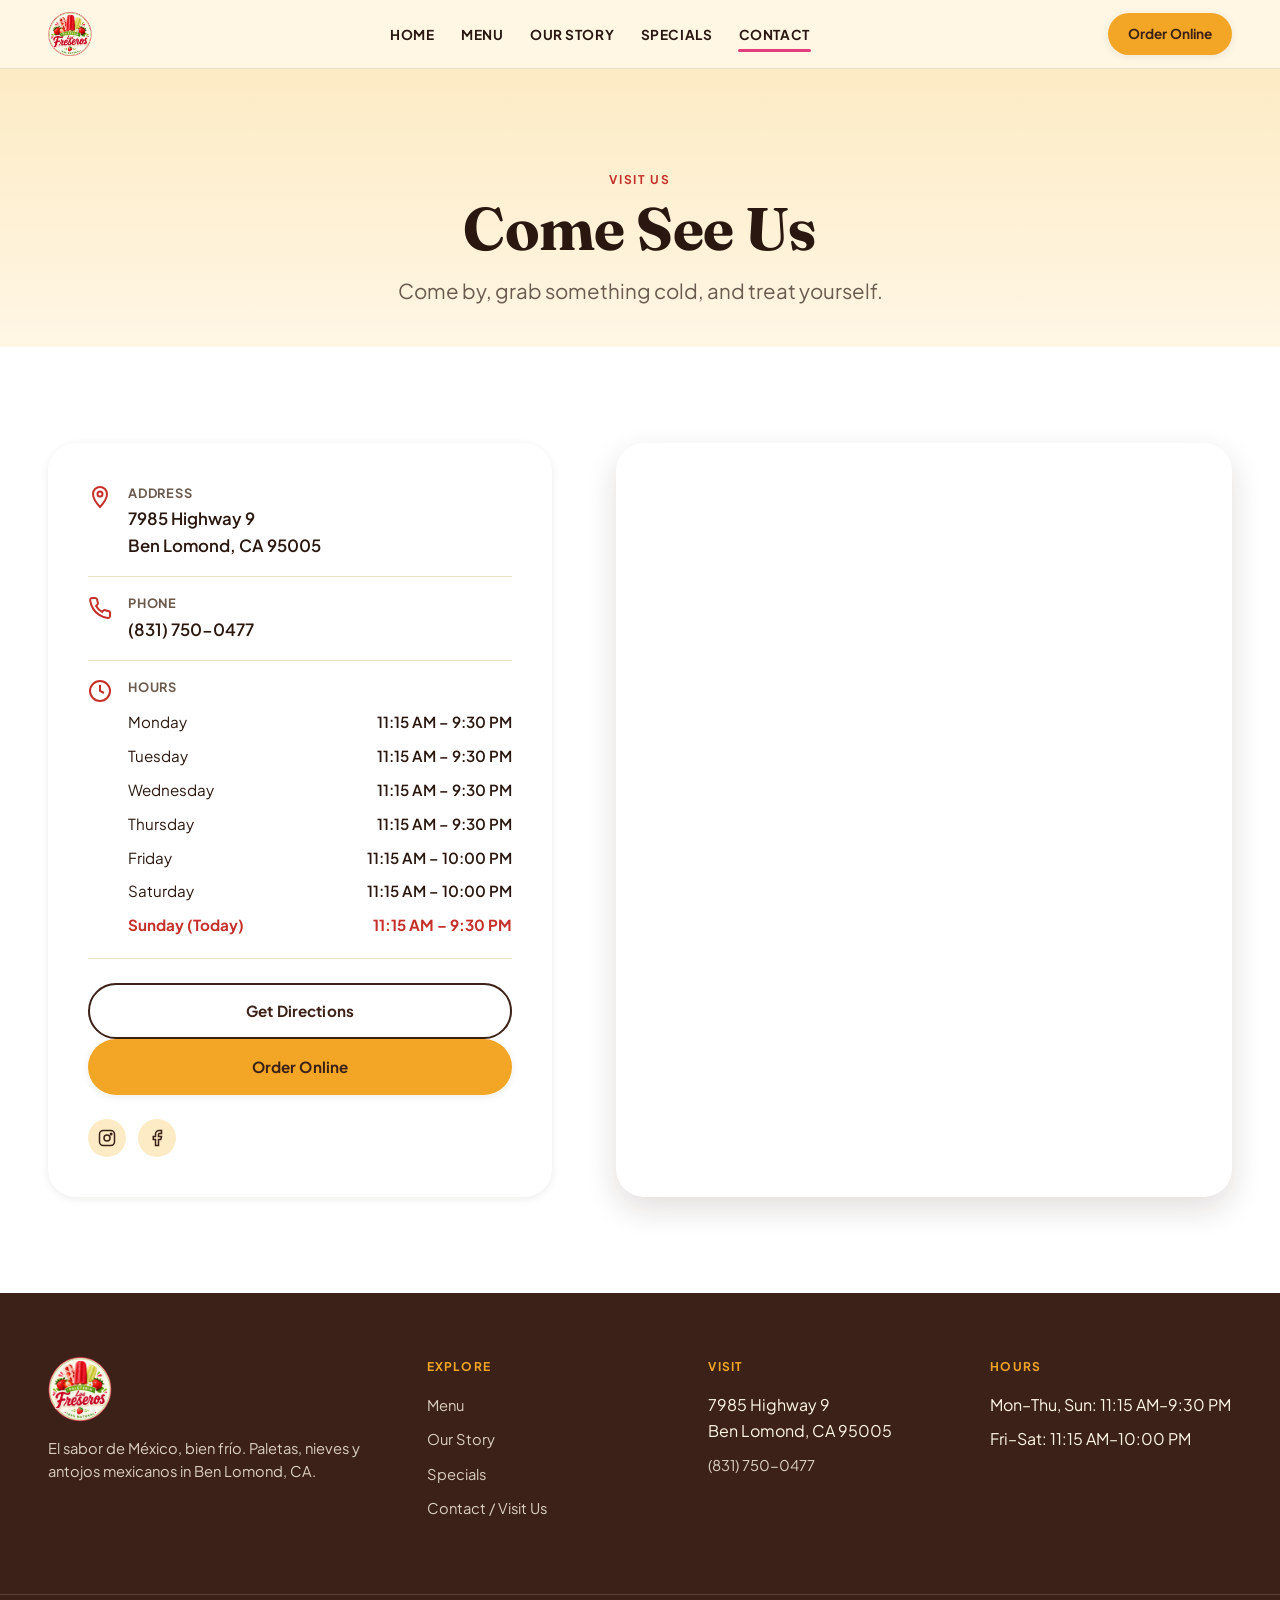
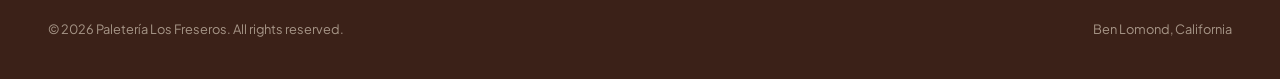
==== contact.html @ 7a728eec "Add CNAME for custom domain, point URLs to paleterialosfreseros.com" ====
<!DOCTYPE html>
<html lang="en">
<head>
<meta charset="UTF-8">
<meta name="viewport" content="width=device-width, initial-scale=1.0">
<title>Contact &amp; Visit Us | Paletería Los Freseros — Ben Lomond, CA</title>
<meta name="description" content="Visit Paletería Los Freseros at 7985 Highway 9, Ben Lomond, CA. Hours, phone, directions, and online ordering.">
<link rel="canonical" href="https://paleterialosfreseros.com/contact.html">
<link rel="icon" href="images/logo.png" type="image/png">
<link rel="apple-touch-icon" href="images/logo.png">

<link rel="preconnect" href="https://fonts.googleapis.com">
<link rel="preconnect" href="https://fonts.gstatic.com" crossorigin>
<link href="https://fonts.googleapis.com/css2?family=Fraunces:opsz,wght@9..144,600;9..144,700;9..144,900&family=Plus+Jakarta+Sans:wght@400;500;600;700;800&family=Caveat:wght@600;700&display=swap" rel="stylesheet">

<link rel="stylesheet" href="css/tokens.css">
<link rel="stylesheet" href="css/base.css">
<link rel="stylesheet" href="css/components.css">
<link rel="stylesheet" href="css/contact.css">

<script type="application/ld+json">
{
  "@context": "https://schema.org",
  "@type": "IceCreamShop",
  "name": "Paletería Los Freseros",
  "telephone": "+1-831-750-0477",
  "address": {
    "@type": "PostalAddress",
    "streetAddress": "7985 Highway 9",
    "addressLocality": "Ben Lomond",
    "addressRegion": "CA",
    "postalCode": "95005",
    "addressCountry": "US"
  },
  "openingHoursSpecification": [
    { "@type": "OpeningHoursSpecification", "dayOfWeek": ["Monday","Tuesday","Wednesday","Thursday","Sunday"], "opens": "11:15", "closes": "21:30" },
    { "@type": "OpeningHoursSpecification", "dayOfWeek": ["Friday","Saturday"], "opens": "11:15", "closes": "22:00" }
  ]
}
</script>
</head>
<body>
<a href="#main-content" class="skip-link">Skip to content</a>

<header class="site-header">
  <div class="container header-inner">
    <a href="index.html" class="brand-mark">
      <img src="images/logo.png" alt="Paletería Los Freseros" width="52" height="52">
    </a>
    <nav class="main-nav" aria-label="Primary">
      <ul class="nav-links">
        <li><a href="index.html">Home</a></li>
        <li><a href="menu.html">Menu</a></li>
        <li><a href="story.html">Our Story</a></li>
        <li><a href="specials.html">Specials</a></li>
        <li><a href="contact.html" aria-current="page">Contact</a></li>
      </ul>
    </nav>
    <div class="header-cta">
      <a class="btn btn-primary btn-sm" href="https://www.doordash.com/store/paleteria-los-freseros-ben-lomond-49023325/114671147/" target="_blank" rel="noopener">Order Online</a>
      <button class="nav-toggle" aria-label="Open menu" aria-expanded="false" aria-controls="mobile-nav">
        <svg viewBox="0 0 24 24" fill="none" stroke="currentColor" stroke-width="2.2" stroke-linecap="round"><line x1="3" y1="6" x2="21" y2="6"/><line x1="3" y1="12" x2="21" y2="12"/><line x1="3" y1="18" x2="21" y2="18"/></svg>
      </button>
    </div>
  </div>
  <nav class="mobile-nav" id="mobile-nav" aria-label="Mobile">
    <a href="index.html">Home</a>
    <a href="menu.html">Menu</a>
    <a href="story.html">Our Story</a>
    <a href="specials.html">Specials</a>
    <a href="contact.html" aria-current="page">Contact / Visit Us</a>
  </nav>
</header>

<main id="main-content">

  <section class="contact-hero">
    <div class="container">
      <p class="eyebrow" style="justify-content:center;">Visit Us</p>
      <h1 class="h1">Come See Us</h1>
      <p class="lead" style="margin-inline:auto; max-width:44ch;">Come by, grab something cold, and treat yourself.</p>
    </div>
  </section>

  <section class="section bg-white">
    <div class="container contact-layout">

      <div class="contact-card reveal">
        <div class="contact-fact">
          <svg viewBox="0 0 24 24" fill="none" stroke="currentColor" stroke-width="2"><path d="M12 22s7-7.5 7-13a7 7 0 10-14 0c0 5.5 7 13 7 13z"/><circle cx="12" cy="9" r="2.5"/></svg>
          <div>
            <strong>Address</strong>
            <a class="value" href="https://www.google.com/maps/dir/?api=1&destination=7985+Highway+9,+Ben+Lomond,+CA+95005" target="_blank" rel="noopener">7985 Highway 9<br>Ben Lomond, CA 95005</a>
          </div>
        </div>
        <div class="contact-fact">
          <svg viewBox="0 0 24 24" fill="none" stroke="currentColor" stroke-width="2"><path d="M22 16.92v3a2 2 0 01-2.18 2 19.79 19.79 0 01-8.63-3.07 19.5 19.5 0 01-6-6 19.79 19.79 0 01-3.07-8.67A2 2 0 014.11 2h3a2 2 0 012 1.72c.127.96.362 1.903.7 2.81a2 2 0 01-.45 2.11L8.09 9.91a16 16 0 006 6l1.27-1.27a2 2 0 012.11-.45c.907.338 1.85.573 2.81.7A2 2 0 0122 16.92z"/></svg>
          <div><strong>Phone</strong><a class="value" href="tel:+18317500477">(831) 750-0477</a></div>
        </div>
        <div class="contact-fact">
          <svg viewBox="0 0 24 24" fill="none" stroke="currentColor" stroke-width="2"><circle cx="12" cy="12" r="10"/><path d="M12 6v6l4 2"/></svg>
          <div style="width:100%;">
            <strong>Hours</strong>
            <table class="hours-table" id="hours-table">
              <tbody></tbody>
            </table>
          </div>
        </div>

        <div class="hero-ctas" style="margin-top:var(--space-md);">
          <a href="https://www.google.com/maps/dir/?api=1&destination=7985+Highway+9,+Ben+Lomond,+CA+95005" target="_blank" rel="noopener" class="btn btn-outline-dark btn-block">Get Directions</a>
          <a href="https://www.doordash.com/store/paleteria-los-freseros-ben-lomond-49023325/114671147/" target="_blank" rel="noopener" class="btn btn-primary btn-block">Order Online</a>
        </div>

        <div class="social-row" style="margin-top:var(--space-md);">
          <a href="#" aria-label="Instagram" style="background:var(--color-cream-deep); color:var(--color-choc);"><svg viewBox="0 0 24 24" fill="none" stroke="currentColor" stroke-width="2"><rect x="2" y="2" width="20" height="20" rx="5"/><circle cx="12" cy="12" r="4"/><circle cx="17.5" cy="6.5" r="1"/></svg></a>
          <a href="#" aria-label="Facebook" style="background:var(--color-cream-deep); color:var(--color-choc);"><svg viewBox="0 0 24 24" fill="none" stroke="currentColor" stroke-width="2"><path d="M18 2h-3a5 5 0 00-5 5v3H7v4h3v8h4v-8h3l1-4h-4V7a1 1 0 011-1h3z"/></svg></a>
        </div>
      </div>

      <div class="contact-map reveal">
        <iframe title="Map to Paletería Los Freseros" loading="lazy" src="https://www.google.com/maps?q=7985+Highway+9,+Ben+Lomond,+CA+95005&output=embed"></iframe>
      </div>

    </div>
  </section>

</main>

<div class="sticky-order-bar">
  <a href="https://www.doordash.com/store/paleteria-los-freseros-ben-lomond-49023325/114671147/" target="_blank" rel="noopener" class="btn btn-primary btn-block">Order Online</a>
</div>

<footer class="site-footer">
  <div class="container footer-grid">
    <div>
      <div class="brand-mark footer-brand-mark">
        <img src="images/logo.png" alt="Paletería Los Freseros" width="64" height="64">
      </div>
      <p style="margin-top:var(--space-sm); max-width:32ch;">El sabor de México, bien frío. Paletas, nieves y antojos mexicanos in Ben Lomond, CA.</p>
    </div>
    <div>
      <h4>Explore</h4>
      <ul class="footer-links">
        <li><a href="menu.html">Menu</a></li>
        <li><a href="story.html">Our Story</a></li>
        <li><a href="specials.html">Specials</a></li>
        <li><a href="contact.html">Contact / Visit Us</a></li>
      </ul>
    </div>
    <div>
      <h4>Visit</h4>
      <ul class="footer-links">
        <li>7985 Highway 9<br>Ben Lomond, CA 95005</li>
        <li><a href="tel:+18317500477">(831) 750-0477</a></li>
      </ul>
    </div>
    <div>
      <h4>Hours</h4>
      <ul class="footer-links">
        <li>Mon–Thu, Sun: 11:15 AM–9:30 PM</li>
        <li>Fri–Sat: 11:15 AM–10:00 PM</li>
      </ul>
    </div>
  </div>
  <div class="container footer-bottom">
    <span>&copy; 2026 Paletería Los Freseros. All rights reserved.</span>
    <span>Ben Lomond, California</span>
  </div>
</footer>

<script src="js/menu-data.js"></script>
<script src="js/main.js"></script>
<script src="js/contact.js"></script>
</body>
</html>
---- css/tokens.css ----
/* ==========================================================================
   Paletería Los Freseros — Design Tokens
   ========================================================================== */

:root {
  /* ---- Color: Brand ---- */
  --color-chili: #C6302B;
  --color-chili-dark: #9E2521;
  --color-mango: #F3A625;
  --color-mango-dark: #D98A0F;
  --color-strawberry: #E23E7E;
  --color-strawberry-dark: #C22A66;
  --color-tropical: #2E9E58;
  --color-tropical-dark: #1F7A42;
  --color-cream: #FFF6E4;
  --color-cream-deep: #FCEBC4;
  --color-choc: #3B2118;
  --color-choc-soft: #52302280;

  /* ---- Color: Neutral / UI ---- */
  --color-white: #FFFFFF;
  --color-ink: #2A1810;
  --color-ink-soft: #6B5A4E;
  --color-line: #EADFC7;

  /* ---- Semantic ---- */
  --bg-page: var(--color-cream);
  --bg-surface: var(--color-white);
  --text-body: var(--color-ink);
  --text-muted: var(--color-ink-soft);
  --focus-ring: #1F7A42;

  /* ---- Typography ---- */
  --font-display: 'Fraunces', 'Georgia', serif;
  --font-body: 'Plus Jakarta Sans', -apple-system, BlinkMacSystemFont, 'Segoe UI', sans-serif;
  --font-script: 'Caveat', cursive;

  --fs-hero: clamp(2.75rem, 7vw, 6rem);
  --fs-h1: clamp(2.25rem, 5vw, 3.75rem);
  --fs-h2: clamp(1.75rem, 3.6vw, 2.75rem);
  --fs-h3: clamp(1.25rem, 2.4vw, 1.75rem);
  --fs-lead: clamp(1.1rem, 1.6vw, 1.35rem);
  --fs-body: 1rem;
  --fs-small: 0.875rem;
  --fs-tag: 0.75rem;

  /* ---- Spacing scale ---- */
  --space-3xs: 0.25rem;
  --space-2xs: 0.5rem;
  --space-xs: 0.75rem;
  --space-sm: 1rem;
  --space-md: 1.5rem;
  --space-lg: 2.5rem;
  --space-xl: 4rem;
  --space-2xl: 6rem;
  --space-3xl: 8rem;

  /* ---- Layout ---- */
  --container-max: 1280px;
  --container-pad: clamp(1.25rem, 4vw, 3rem);
  --radius-sm: 0.5rem;
  --radius-md: 1rem;
  --radius-lg: 1.75rem;
  --radius-pill: 999px;

  /* ---- Motion ---- */
  --ease-out: cubic-bezier(0.16, 1, 0.3, 1);
  --dur-fast: 150ms;
  --dur-base: 280ms;
  --dur-slow: 520ms;

  /* ---- Shadow ---- */
  --shadow-sm: 0 2px 8px rgba(42, 24, 16, 0.08);
  --shadow-md: 0 12px 32px rgba(42, 24, 16, 0.14);
  --shadow-lg: 0 24px 64px rgba(42, 24, 16, 0.20);
}

@media (prefers-reduced-motion: reduce) {
  :root {
    --dur-fast: 0ms;
    --dur-base: 0ms;
    --dur-slow: 0ms;
  }
}
---- css/base.css ----
/* ==========================================================================
   Paletería Los Freseros — Base styles
   ========================================================================== */

*, *::before, *::after { box-sizing: border-box; }

html {
  scroll-behavior: smooth;
}
@media (prefers-reduced-motion: reduce) {
  html { scroll-behavior: auto; }
}

body {
  margin: 0;
  background: var(--bg-page);
  color: var(--text-body);
  font-family: var(--font-body);
  font-size: var(--fs-body);
  line-height: 1.6;
  -webkit-font-smoothing: antialiased;
  overflow-x: hidden;
}

img { max-width: 100%; display: block; }
svg { display: block; }

a {
  color: inherit;
  text-decoration: none;
}

button {
  font-family: inherit;
  cursor: pointer;
}

ul, ol { margin: 0; padding: 0; list-style: none; }
h1, h2, h3, h4, p { margin: 0; }

:focus-visible {
  outline: 3px solid var(--focus-ring);
  outline-offset: 3px;
  border-radius: 4px;
}

.skip-link {
  position: absolute;
  left: -9999px;
  top: 0;
  background: var(--color-choc);
  color: var(--color-cream);
  padding: var(--space-sm) var(--space-md);
  z-index: 200;
  border-radius: 0 0 var(--radius-sm) 0;
}
.skip-link:focus {
  left: 0;
}

/* ---- Typography ---- */
h1, .h1 {
  font-family: var(--font-display);
  font-weight: 700;
  font-size: var(--fs-h1);
  line-height: 1.05;
  letter-spacing: -0.01em;
}
h2, .h2 {
  font-family: var(--font-display);
  font-weight: 700;
  font-size: var(--fs-h2);
  line-height: 1.1;
  letter-spacing: -0.01em;
}
h3, .h3 {
  font-family: var(--font-display);
  font-weight: 600;
  font-size: var(--fs-h3);
  line-height: 1.25;
}
.lead {
  font-size: var(--fs-lead);
  color: var(--text-muted);
  line-height: 1.5;
}
.eyebrow {
  display: inline-flex;
  align-items: center;
  gap: 0.4em;
  font-family: var(--font-body);
  font-weight: 700;
  font-size: var(--fs-tag);
  letter-spacing: 0.14em;
  text-transform: uppercase;
  color: var(--color-chili);
}
.script {
  font-family: var(--font-script);
  font-weight: 500;
}

/* ---- Layout helpers ---- */
.container {
  max-width: var(--container-max);
  margin-inline: auto;
  padding-inline: var(--container-pad);
}

.section {
  padding-block: var(--space-2xl);
  position: relative;
}
@media (max-width: 640px) {
  .section { padding-block: var(--space-xl); }
}

.section-head {
  max-width: 640px;
  margin-bottom: var(--space-lg);
}
.section-head.center {
  margin-inline: auto;
  text-align: center;
}

.bg-cream { background: var(--color-cream); }
.bg-white { background: var(--color-white); }
.bg-choc { background: var(--color-choc); color: var(--color-cream); }
.bg-chili { background: var(--color-chili); color: var(--color-cream); }
.bg-tropical { background: var(--color-tropical); color: var(--color-cream); }

.visually-hidden {
  position: absolute;
  width: 1px; height: 1px;
  padding: 0; margin: -1px;
  overflow: hidden;
  clip: rect(0,0,0,0);
  white-space: nowrap;
  border: 0;
}

/* ---- Buttons ---- */
.btn {
  display: inline-flex;
  align-items: center;
  justify-content: center;
  gap: 0.5em;
  padding: 0.9em 1.75em;
  border-radius: var(--radius-pill);
  font-weight: 700;
  font-size: 0.95rem;
  letter-spacing: 0.01em;
  border: 2px solid transparent;
  transition: transform var(--dur-fast) var(--ease-out), box-shadow var(--dur-fast) var(--ease-out), background-color var(--dur-fast) var(--ease-out);
  white-space: nowrap;
}
.btn:hover { transform: translateY(-2px); }
.btn:active { transform: translateY(0); }

.btn-primary {
  background: var(--color-mango);
  color: var(--color-choc);
  box-shadow: var(--shadow-sm);
}
.btn-primary:hover {
  background: var(--color-mango-dark);
  box-shadow: var(--shadow-md);
}

.btn-secondary {
  background: transparent;
  color: currentColor;
  border-color: currentColor;
}
.btn-secondary:hover {
  background: rgba(0,0,0,0.06);
}
.bg-choc .btn-secondary:hover,
.bg-chili .btn-secondary:hover,
.bg-tropical .btn-secondary:hover {
  background: rgba(255,255,255,0.12);
}

.btn-outline-dark {
  background: transparent;
  color: var(--color-choc);
  border-color: var(--color-choc);
}
.btn-outline-dark:hover {
  background: var(--color-choc);
  color: var(--color-cream);
}

.btn-sm {
  padding: 0.6em 1.3em;
  font-size: 0.85rem;
}

.btn-block { width: 100%; }

/* ---- Badge ---- */
.badge {
  display: inline-flex;
  align-items: center;
  padding: 0.3em 0.85em;
  border-radius: var(--radius-pill);
  font-size: var(--fs-tag);
  font-weight: 700;
  letter-spacing: 0.04em;
  text-transform: uppercase;
  background: var(--color-strawberry);
  color: var(--color-cream);
}

/* ---- Decorative divider ---- */
.wave-divider {
  display: block;
  width: 100%;
  height: auto;
  line-height: 0;
}

/* ---- Skeleton image placeholder (until real photography is dropped in) ---- */
.ph-img {
  background: linear-gradient(135deg, var(--color-cream-deep), var(--color-mango) 140%);
  display: flex;
  align-items: center;
  justify-content: center;
  color: var(--color-choc-soft);
  font-family: var(--font-body);
  font-size: var(--fs-small);
  font-weight: 600;
  text-align: center;
  padding: var(--space-sm);
  min-height: 100%;
}
---- css/components.css ----
/* ==========================================================================
   Paletería Los Freseros — Shared components
   ========================================================================== */

/* ---- Site Header ---- */
.site-header {
  position: sticky;
  top: 0;
  z-index: 100;
  background: rgba(255, 246, 228, 0.92);
  backdrop-filter: blur(10px);
  border-bottom: 1px solid var(--color-line);
}
.header-inner {
  display: flex;
  align-items: center;
  justify-content: space-between;
  gap: var(--space-md);
  padding-block: var(--space-xs);
  flex-wrap: nowrap;
}
.header-inner > * { min-width: 0; }

.brand-mark {
  display: flex;
  align-items: center;
  gap: 0.6rem;
  font-family: var(--font-display);
  font-weight: 700;
  font-size: 1.35rem;
  color: var(--color-chili);
  flex-shrink: 0;
}
.brand-mark img, .brand-mark svg {
  height: 44px;
  width: 44px;
  object-fit: contain;
}
.footer-brand-mark img {
  height: 64px;
  width: 64px;
}
.brand-mark .brand-word small {
  display: block;
  font-family: var(--font-body);
  font-weight: 700;
  font-size: 0.6rem;
  letter-spacing: 0.16em;
  color: var(--color-tropical-dark);
  text-transform: uppercase;
}

.main-nav {
  display: flex;
  align-items: center;
  gap: var(--space-lg);
}
.nav-links {
  display: flex;
  gap: var(--space-md);
}
.nav-links a {
  font-weight: 700;
  font-size: 0.85rem;
  letter-spacing: 0.04em;
  text-transform: uppercase;
  color: var(--color-ink);
  padding: 0.5em 0.1em;
  position: relative;
}
.nav-links a::after {
  content: "";
  position: absolute;
  left: 0; right: 0; bottom: -2px;
  height: 3px;
  background: var(--color-strawberry);
  border-radius: 2px;
  transform: scaleX(0);
  transform-origin: left;
  transition: transform var(--dur-base) var(--ease-out);
}
.nav-links a:hover::after,
.nav-links a[aria-current="page"]::after {
  transform: scaleX(1);
}

.header-cta {
  display: flex;
  align-items: center;
  gap: var(--space-sm);
}

.nav-toggle {
  display: none;
  background: none;
  border: none;
  padding: 0.4rem;
  color: var(--color-choc);
}
.nav-toggle svg { width: 28px; height: 28px; }

@media (max-width: 900px) {
  .nav-links { display: none; }
  .nav-toggle { display: inline-flex; }
  .header-cta .btn-secondary-label { display: none; }
}

@media (max-width: 420px) {
  .header-cta { gap: var(--space-xs); flex-shrink: 0; }
  .header-cta .btn { padding: 0.7em 1em; font-size: 0.8rem; }
  .brand-mark img, .brand-mark svg { height: 34px; width: 34px; flex-shrink: 0; }
  .brand-mark { font-size: 0.95rem; flex-shrink: 1; min-width: 0; overflow: hidden; }
  .brand-mark .brand-word { overflow: hidden; text-overflow: ellipsis; white-space: nowrap; display: block; }
}

.mobile-nav {
  display: none;
  flex-direction: column;
  padding: var(--space-sm) 0 var(--space-md);
  border-top: 1px solid var(--color-line);
}
.mobile-nav.is-open { display: flex; }
.mobile-nav a {
  padding: 0.85rem var(--container-pad);
  font-weight: 700;
  font-size: 1rem;
  text-transform: uppercase;
  letter-spacing: 0.04em;
  border-bottom: 1px solid var(--color-line);
}
.mobile-nav a[aria-current="page"] { color: var(--color-chili); }

/* Sticky mobile order bar */
.sticky-order-bar {
  position: fixed;
  bottom: 0; left: 0; right: 0;
  z-index: 90;
  display: none;
  padding: 0.7rem var(--container-pad);
  padding-bottom: max(0.7rem, env(safe-area-inset-bottom));
  background: var(--color-cream);
  border-top: 1px solid var(--color-line);
  box-shadow: 0 -8px 24px rgba(42,24,16,0.12);
}
@media (max-width: 640px) {
  .sticky-order-bar { display: block; }
  body { padding-bottom: 4.5rem; }
}

/* ---- Footer ---- */
.site-footer {
  background: var(--color-choc);
  color: var(--color-cream);
  padding-block: var(--space-xl) var(--space-lg);
}
.footer-grid {
  display: grid;
  grid-template-columns: 1.4fr 1fr 1fr 1fr;
  gap: var(--space-lg);
}
@media (max-width: 800px) {
  .footer-grid { grid-template-columns: 1fr 1fr; }
}
@media (max-width: 480px) {
  .footer-grid { grid-template-columns: 1fr; }
}
.footer-grid h4 {
  font-family: var(--font-body);
  font-size: var(--fs-tag);
  font-weight: 700;
  letter-spacing: 0.1em;
  text-transform: uppercase;
  color: var(--color-mango);
  margin-bottom: var(--space-sm);
}
.footer-grid a, .footer-grid p {
  color: rgba(255,246,228,0.82);
  font-size: 0.92rem;
}
.footer-links li { margin-bottom: 0.55rem; }
.footer-links a:hover { color: var(--color-mango); }
.footer-bottom {
  margin-top: var(--space-xl);
  padding-top: var(--space-md);
  border-top: 1px solid rgba(255,246,228,0.15);
  display: flex;
  justify-content: space-between;
  flex-wrap: wrap;
  gap: var(--space-sm);
  font-size: 0.8rem;
  color: rgba(255,246,228,0.55);
}
.social-row {
  display: flex;
  gap: 0.75rem;
  margin-top: var(--space-sm);
}
.social-row a {
  display: inline-flex;
  align-items: center;
  justify-content: center;
  width: 38px; height: 38px;
  border-radius: 50%;
  background: rgba(255,246,228,0.1);
  transition: background var(--dur-fast) var(--ease-out);
}
.social-row a:hover { background: var(--color-strawberry); }
.social-row svg { width: 18px; height: 18px; }

/* ---- Scalloped divider (papel picado edge) ---- */
.scallop-divider {
  display: block;
  width: 100%;
  height: clamp(20px, 4vw, 36px);
  margin: 0;
  line-height: 0;
}
.scallop-divider svg {
  display: block;
  width: 100%;
  height: 100%;
}
.scallop-divider path {
  fill: var(--scallop-color, var(--color-cream));
}
.scallop-divider.flip { transform: scaleY(-1); }

/* ---- Card ---- */
.card {
  background: var(--color-white);
  border-radius: var(--radius-md);
  overflow: hidden;
  box-shadow: var(--shadow-sm);
  transition: transform var(--dur-base) var(--ease-out), box-shadow var(--dur-base) var(--ease-out);
}
.card:hover {
  transform: translateY(-6px);
  box-shadow: var(--shadow-md);
}
.card-media {
  aspect-ratio: 4/3;
  overflow: hidden;
  position: relative;
}
.card-media img {
  width: 100%; height: 100%;
  object-fit: cover;
  transition: transform var(--dur-slow) var(--ease-out);
}
.card:hover .card-media img { transform: scale(1.06); }
.card-body {
  padding: var(--space-md);
}
.card-body .price {
  font-family: var(--font-display);
  font-weight: 700;
  color: var(--color-chili);
}
.card-top-badge {
  position: absolute;
  top: 0.75rem; left: 0.75rem;
  z-index: 2;
}

/* ---- Craving finder chips ---- */
.craving-grid {
  display: grid;
  grid-template-columns: repeat(5, 1fr);
  gap: var(--space-sm);
}
@media (max-width: 900px) {
  .craving-grid { grid-template-columns: repeat(3, 1fr); }
}
@media (max-width: 560px) {
  .craving-grid {
    grid-auto-flow: column;
    grid-template-columns: none;
    grid-auto-columns: 42%;
    overflow-x: auto;
    scroll-snap-type: x mandatory;
    padding-bottom: 0.5rem;
    margin-inline: calc(var(--container-pad) * -1);
    padding-inline: var(--container-pad);
  }
  .craving-grid > * { scroll-snap-align: start; }
}
.craving-chip {
  display: flex;
  flex-direction: column;
  align-items: center;
  gap: 0.6rem;
  text-align: center;
  background: var(--color-white);
  border: 2px solid var(--color-line);
  border-radius: var(--radius-md);
  padding: var(--space-md) var(--space-sm);
  font-weight: 700;
  color: var(--color-choc);
  transition: border-color var(--dur-fast) var(--ease-out), transform var(--dur-fast) var(--ease-out), background var(--dur-fast) var(--ease-out);
}
.craving-chip .emoji { font-size: 2rem; }
.craving-chip:hover, .craving-chip.is-active {
  border-color: var(--color-strawberry);
  background: var(--color-cream-deep);
  transform: translateY(-4px);
}

/* ---- Stars ---- */
.stars {
  display: inline-flex;
  gap: 0.15rem;
  color: var(--color-mango);
}
.stars svg { width: 18px; height: 18px; }

/* ---- Review card ---- */
.review-card {
  background: var(--color-white);
  border-radius: var(--radius-md);
  padding: var(--space-lg);
  box-shadow: var(--shadow-sm);
  height: 100%;
}
.review-card p { margin-top: var(--space-sm); }
.review-card .reviewer {
  margin-top: var(--space-md);
  font-weight: 700;
  font-family: var(--font-body);
  font-size: 0.9rem;
}

/* ---- Gallery ---- */
.gallery-grid {
  display: grid;
  grid-template-columns: repeat(4, 1fr);
  grid-auto-rows: 220px;
  gap: var(--space-xs);
}
.gallery-grid .g-item:nth-child(6n+1) { grid-column: span 2; grid-row: span 2; }
@media (max-width: 900px) {
  .gallery-grid { grid-template-columns: repeat(2, 1fr); grid-auto-rows: 180px; }
}
.g-item {
  border-radius: var(--radius-sm);
  overflow: hidden;
}
.g-item img {
  width: 100%; height: 100%; object-fit: cover;
  transition: transform var(--dur-slow) var(--ease-out);
}
.g-item:hover img { transform: scale(1.08); }

/* ---- Placeholder note (dev-facing, visually subdued) ---- */
.placeholder-note {
  display: inline-block;
  margin-top: 0.5rem;
  font-size: 0.75rem;
  font-weight: 700;
  letter-spacing: 0.03em;
  color: var(--color-chili-dark);
  background: #fff1e0;
  border: 1px dashed var(--color-chili);
  border-radius: var(--radius-sm);
  padding: 0.25rem 0.6rem;
}

/* ---- Blob decoration ---- */
.blob-decor {
  position: absolute;
  pointer-events: none;
  z-index: 0;
  opacity: 0.9;
}

/* ---- Reveal on scroll ---- */
.reveal {
  opacity: 0;
  transform: translateY(24px);
  transition: opacity var(--dur-slow) var(--ease-out), transform var(--dur-slow) var(--ease-out);
}
.reveal.is-visible {
  opacity: 1;
  transform: translateY(0);
}
@media (prefers-reduced-motion: reduce) {
  .reveal { opacity: 1; transform: none; transition: none; }
}
---- css/contact.css ----
/* ==========================================================================
   Contact page specific styles
   ========================================================================== */

.contact-hero {
  padding-block: var(--space-2xl) var(--space-lg);
  text-align: center;
  background: linear-gradient(180deg, var(--color-cream-deep), var(--color-cream));
}
.contact-hero h1 { margin-block: 0.4rem var(--space-sm); }

.contact-layout {
  display: grid;
  grid-template-columns: 0.9fr 1.1fr;
  gap: var(--space-xl);
  align-items: stretch;
}
@media (max-width: 860px) {
  .contact-layout { grid-template-columns: 1fr; }
}

.contact-card {
  background: var(--color-white);
  border-radius: var(--radius-lg);
  padding: var(--space-lg);
  box-shadow: var(--shadow-sm);
}
.contact-fact {
  display: flex;
  gap: var(--space-sm);
  padding-block: var(--space-sm);
  border-bottom: 1px solid var(--color-line);
}
.contact-fact:first-of-type { padding-top: 0; }
.contact-fact:last-of-type { border-bottom: none; padding-bottom: 0; }
.contact-fact svg { flex-shrink: 0; width: 24px; height: 24px; color: var(--color-chili); margin-top: 0.15rem; }
.contact-fact strong { display: block; font-size: 0.8rem; letter-spacing: 0.06em; text-transform: uppercase; color: var(--text-muted); margin-bottom: 0.2rem; }
.contact-fact .value { font-size: 1.05rem; font-weight: 600; }
.contact-fact a.value:hover { color: var(--color-chili); }

.hours-table {
  width: 100%;
  border-collapse: collapse;
  margin-top: 0.5rem;
}
.hours-table td { padding: 0.3rem 0; font-size: 0.95rem; }
.hours-table td:last-child { text-align: right; font-weight: 600; }
.hours-table tr.is-today td { color: var(--color-chili); font-weight: 700; }

.contact-map {
  border-radius: var(--radius-lg);
  overflow: hidden;
  box-shadow: var(--shadow-md);
  min-height: 420px;
}
.contact-map iframe { width: 100%; height: 100%; min-height: 420px; border: 0; }
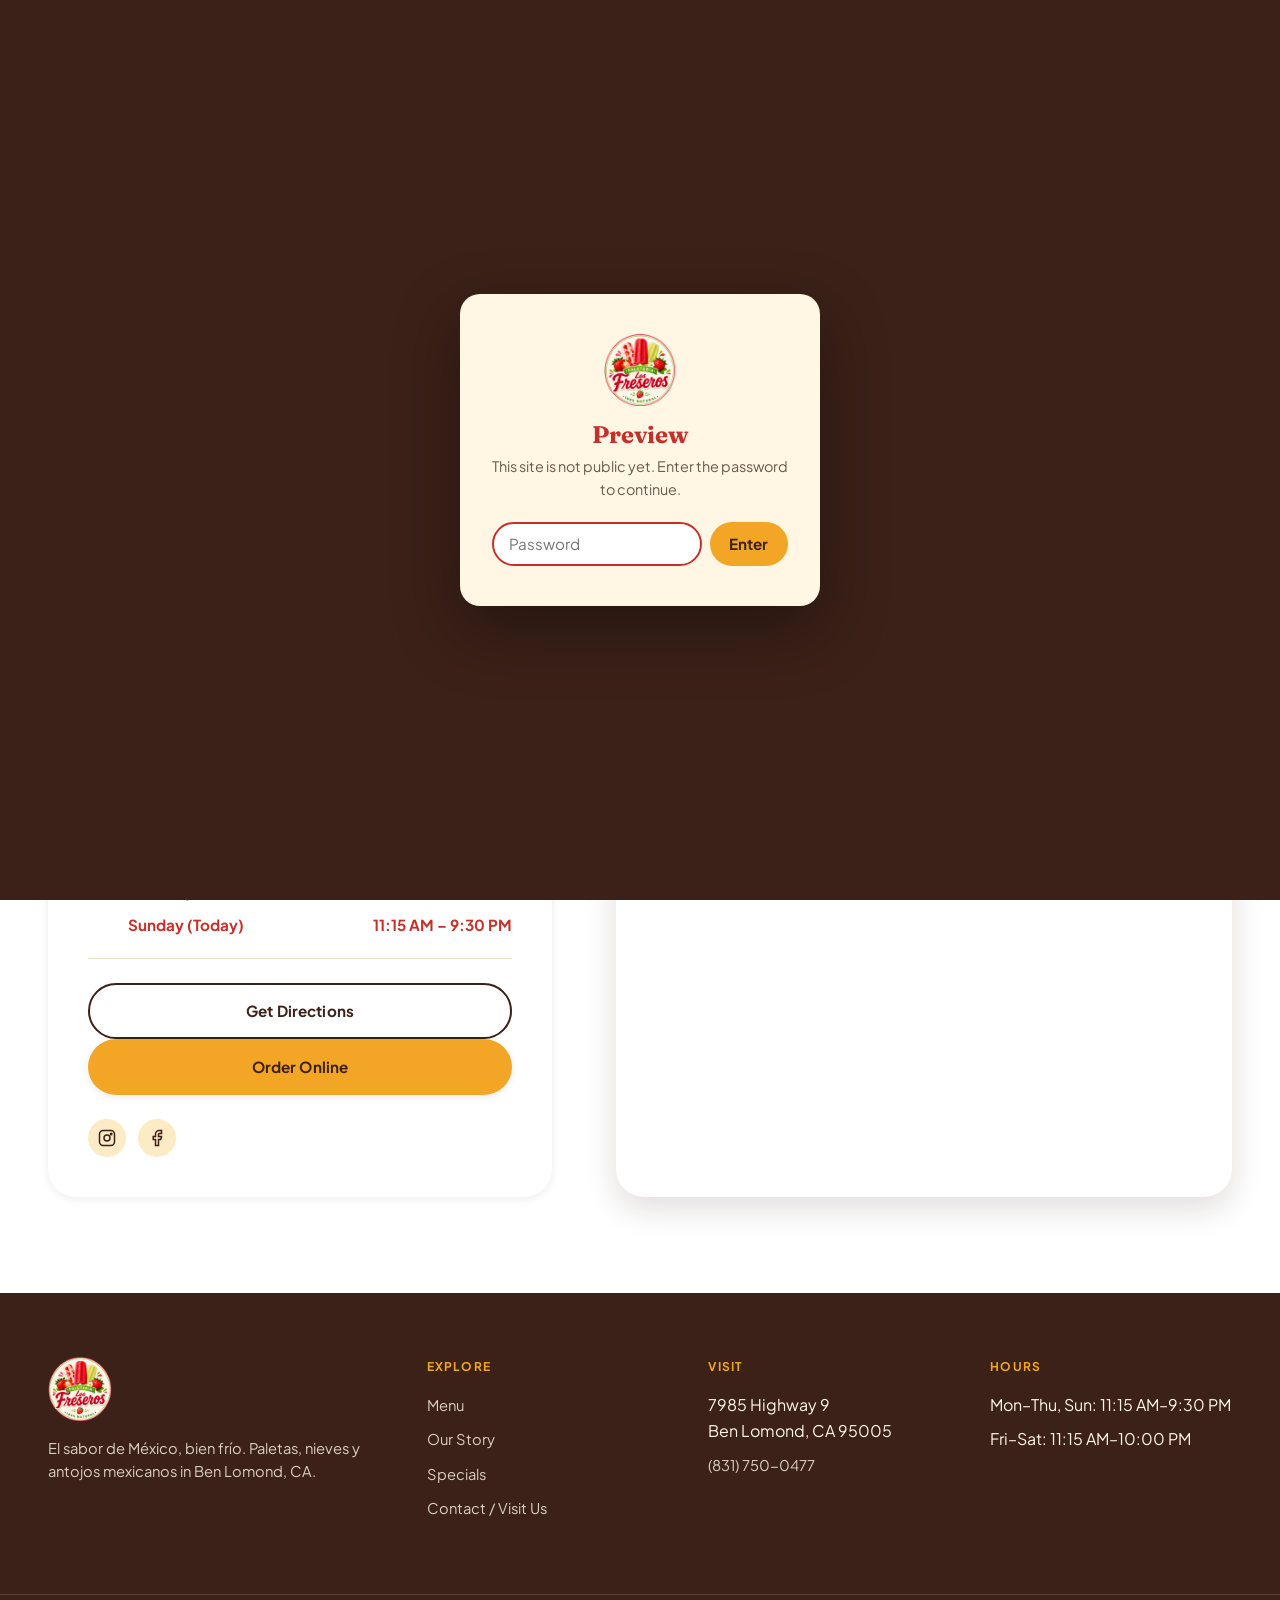
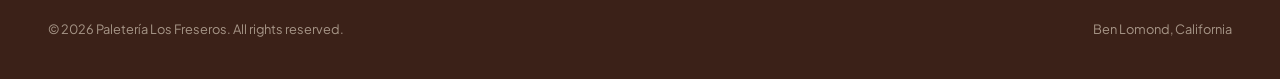
==== commit ddb0213f: "Add temporary password gate before public launch" ====
--- a/contact.html
+++ b/contact.html
@@ -3,6 +3,7 @@
 <head>
 <meta charset="UTF-8">
 <meta name="viewport" content="width=device-width, initial-scale=1.0">
+<meta name="robots" content="noindex, nofollow">
 <title>Contact &amp; Visit Us | Paletería Los Freseros — Ben Lomond, CA</title>
 <meta name="description" content="Visit Paletería Los Freseros at 7985 Highway 9, Ben Lomond, CA. Hours, phone, directions, and online ordering.">
 <link rel="canonical" href="https://paleterialosfreseros.com/contact.html">
@@ -17,6 +18,8 @@
 <link rel="stylesheet" href="css/base.css">
 <link rel="stylesheet" href="css/components.css">
 <link rel="stylesheet" href="css/contact.css">
+<link rel="stylesheet" href="css/site-gate.css">
+<script src="js/site-gate.js"></script>
 
 <script type="application/ld+json">
 {
--- a/css/site-gate.css
+++ b/css/site-gate.css
@@ -0,0 +1,90 @@
+/* Temporary password gate styles — remove this stylesheet link once the site is public. */
+
+#site-gate-overlay {
+  position: fixed;
+  inset: 0;
+  z-index: 9999;
+  background: var(--color-choc, #3B2118);
+  display: flex;
+  align-items: center;
+  justify-content: center;
+  padding: 1.5rem;
+}
+
+.site-gate-card {
+  background: var(--color-cream, #FFF6E4);
+  border-radius: 20px;
+  padding: 2.5rem 2rem;
+  max-width: 360px;
+  width: 100%;
+  text-align: center;
+  box-shadow: 0 24px 64px rgba(0, 0, 0, 0.35);
+}
+
+.site-gate-logo {
+  width: 72px;
+  height: 72px;
+  margin: 0 auto 1rem;
+  display: block;
+}
+
+.site-gate-card h1 {
+  font-family: var(--font-display, serif);
+  font-size: 1.5rem;
+  margin: 0 0 0.5rem;
+  color: var(--color-chili, #C6302B);
+}
+
+.site-gate-card p {
+  font-family: var(--font-body, sans-serif);
+  font-size: 0.9rem;
+  color: var(--color-ink-soft, #6B5A4E);
+  margin: 0 0 1.25rem;
+}
+
+#site-gate-form {
+  display: flex;
+  gap: 0.5rem;
+}
+
+#site-gate-input {
+  flex: 1;
+  min-width: 0;
+  padding: 0.7em 1em;
+  border-radius: 999px;
+  border: 2px solid var(--color-line, #EADFC7);
+  font-family: var(--font-body, sans-serif);
+  font-size: 0.95rem;
+  background: #fff;
+  color: var(--color-ink, #2A1810);
+}
+#site-gate-input:focus {
+  outline: none;
+  border-color: var(--color-chili, #C6302B);
+}
+
+#site-gate-form button {
+  padding: 0.7em 1.3em;
+  border-radius: 999px;
+  border: none;
+  background: var(--color-mango, #F3A625);
+  color: var(--color-choc, #3B2118);
+  font-family: var(--font-body, sans-serif);
+  font-weight: 700;
+  font-size: 0.95rem;
+  cursor: pointer;
+}
+#site-gate-form button:hover {
+  background: var(--color-mango-dark, #D98A0F);
+}
+
+#site-gate-error {
+  display: none;
+  color: var(--color-chili, #C6302B);
+  font-size: 0.85rem;
+  font-weight: 600;
+  margin: 0.85rem 0 0;
+}
+#site-gate-error.is-visible {
+  display: block;
+}
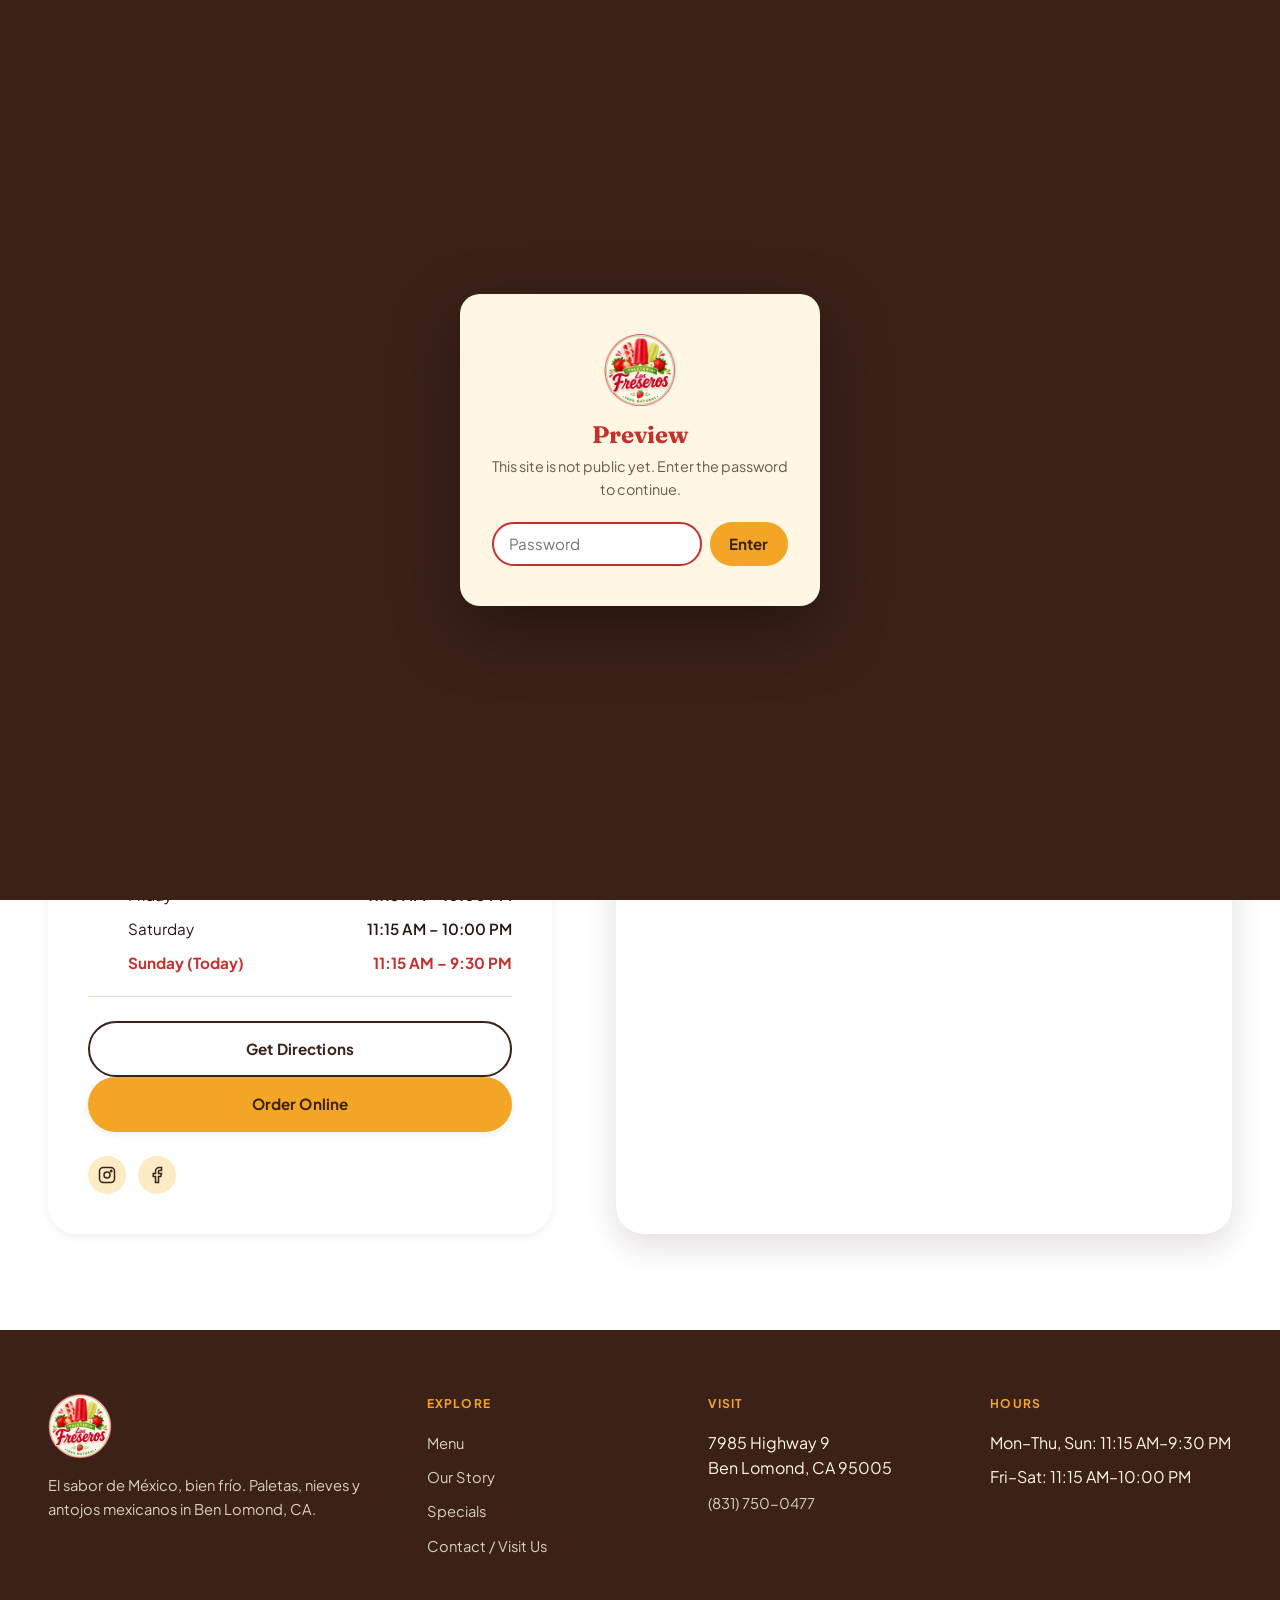
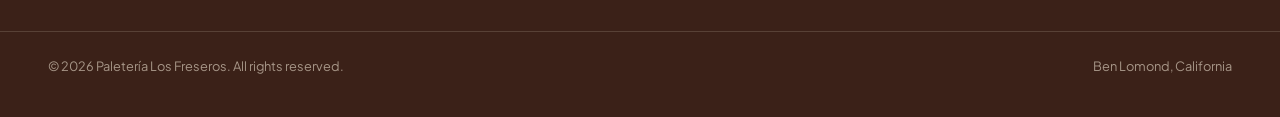
==== commit faa2445e: "Fix menu filter chips not scrolling to results past the builder section" ====
--- a/contact.html
+++ b/contact.html
@@ -104,6 +104,7 @@
           <svg viewBox="0 0 24 24" fill="none" stroke="currentColor" stroke-width="2"><circle cx="12" cy="12" r="10"/><path d="M12 6v6l4 2"/></svg>
           <div style="width:100%;">
             <strong>Hours</strong>
+            <div style="margin:0.4rem 0 0.6rem;"><span class="open-status-badge on-light" data-open-status>Checking hours…</span></div>
             <table class="hours-table" id="hours-table">
               <tbody></tbody>
             </table>
@@ -175,5 +176,6 @@
 <script src="js/menu-data.js"></script>
 <script src="js/main.js"></script>
 <script src="js/contact.js"></script>
+<script src="js/open-status.js"></script>
 </body>
 </html>
--- a/css/components.css
+++ b/css/components.css
@@ -1,6 +1,35 @@
 /* ==========================================================================
    Paletería Los Freseros — Shared components
    ========================================================================== */
+
+/* ---- Open/closed status badge ---- */
+.open-status-badge {
+  display: inline-flex;
+  align-items: center;
+  gap: 0.45rem;
+  font-weight: 700;
+  font-size: 0.8rem;
+  padding: 0.35em 0.9em;
+  border-radius: var(--radius-pill);
+  background: rgba(255,255,255,0.14);
+}
+.open-status-badge::before {
+  content: "";
+  width: 8px;
+  height: 8px;
+  border-radius: 50%;
+  background: currentColor;
+  flex-shrink: 0;
+}
+.open-status-badge.is-open { color: #7CD98A; }
+.open-status-badge.is-closed { color: #F3A625; }
+
+/* Light-background variant, e.g. on cream sections */
+.open-status-badge.on-light {
+  background: var(--color-cream-deep);
+}
+.open-status-badge.on-light.is-open { color: var(--color-tropical-dark); }
+.open-status-badge.on-light.is-closed { color: var(--color-chili-dark); }
 
 /* ---- Site Header ---- */
 .site-header {
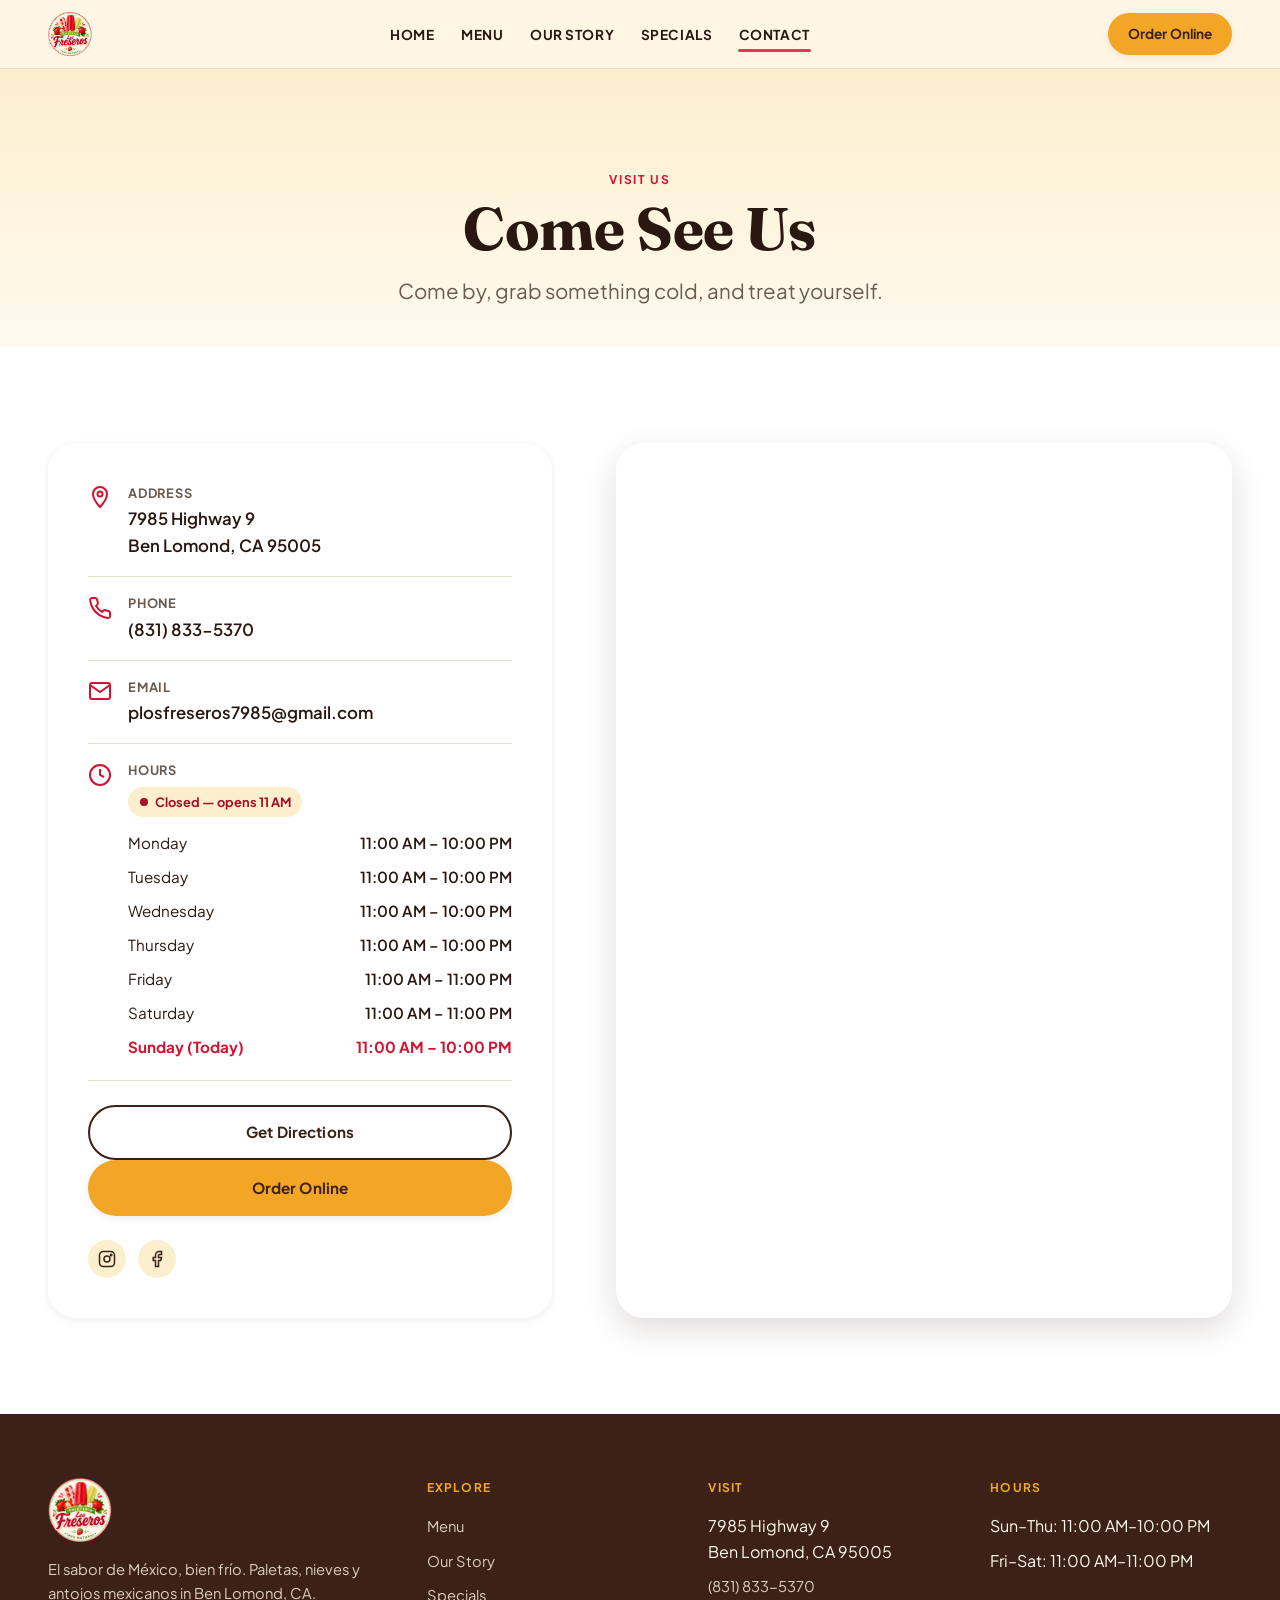
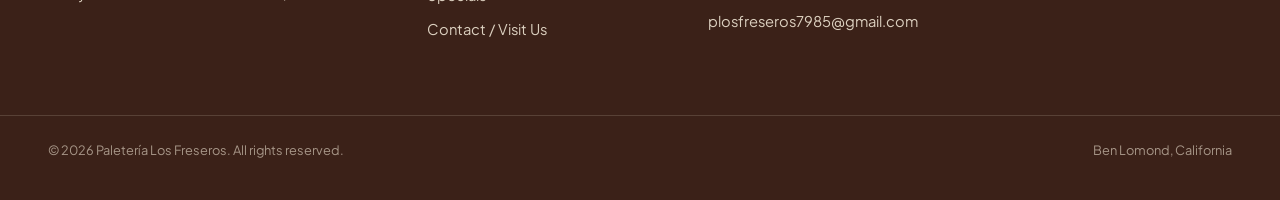
==== commit 4ff3516c: "Remove password gate and noindex tag — site is now public" ====
--- a/contact.html
+++ b/contact.html
@@ -3,7 +3,6 @@
 <head>
 <meta charset="UTF-8">
 <meta name="viewport" content="width=device-width, initial-scale=1.0">
-<meta name="robots" content="noindex, nofollow">
 <title>Contact &amp; Visit Us | Paletería Los Freseros — Ben Lomond, CA</title>
 <meta name="description" content="Visit Paletería Los Freseros at 7985 Highway 9, Ben Lomond, CA. Hours, phone, directions, and online ordering.">
 <link rel="canonical" href="https://paleterialosfreseros.com/contact.html">
@@ -18,15 +17,14 @@
 <link rel="stylesheet" href="css/base.css">
 <link rel="stylesheet" href="css/components.css">
 <link rel="stylesheet" href="css/contact.css">
-<link rel="stylesheet" href="css/site-gate.css">
-<script src="js/site-gate.js"></script>
 
 <script type="application/ld+json">
 {
   "@context": "https://schema.org",
   "@type": "IceCreamShop",
   "name": "Paletería Los Freseros",
-  "telephone": "+1-831-750-0477",
+  "telephone": "+1-831-833-5370",
+  "email": "plosfreseros7985@gmail.com",
   "address": {
     "@type": "PostalAddress",
     "streetAddress": "7985 Highway 9",
@@ -36,8 +34,8 @@
     "addressCountry": "US"
   },
   "openingHoursSpecification": [
-    { "@type": "OpeningHoursSpecification", "dayOfWeek": ["Monday","Tuesday","Wednesday","Thursday","Sunday"], "opens": "11:15", "closes": "21:30" },
-    { "@type": "OpeningHoursSpecification", "dayOfWeek": ["Friday","Saturday"], "opens": "11:15", "closes": "22:00" }
+    { "@type": "OpeningHoursSpecification", "dayOfWeek": ["Monday","Tuesday","Wednesday","Thursday","Sunday"], "opens": "11:00", "closes": "22:00" },
+    { "@type": "OpeningHoursSpecification", "dayOfWeek": ["Friday","Saturday"], "opens": "11:00", "closes": "23:00" }
   ]
 }
 </script>
@@ -98,7 +96,11 @@
         </div>
         <div class="contact-fact">
           <svg viewBox="0 0 24 24" fill="none" stroke="currentColor" stroke-width="2"><path d="M22 16.92v3a2 2 0 01-2.18 2 19.79 19.79 0 01-8.63-3.07 19.5 19.5 0 01-6-6 19.79 19.79 0 01-3.07-8.67A2 2 0 014.11 2h3a2 2 0 012 1.72c.127.96.362 1.903.7 2.81a2 2 0 01-.45 2.11L8.09 9.91a16 16 0 006 6l1.27-1.27a2 2 0 012.11-.45c.907.338 1.85.573 2.81.7A2 2 0 0122 16.92z"/></svg>
-          <div><strong>Phone</strong><a class="value" href="tel:+18317500477">(831) 750-0477</a></div>
+          <div><strong>Phone</strong><a class="value" href="tel:+18318335370">(831) 833-5370</a></div>
+        </div>
+        <div class="contact-fact">
+          <svg viewBox="0 0 24 24" fill="none" stroke="currentColor" stroke-width="2"><path d="M4 4h16c1.1 0 2 .9 2 2v12c0 1.1-.9 2-2 2H4c-1.1 0-2-.9-2-2V6c0-1.1.9-2 2-2z"/><path d="M22 6l-10 7L2 6"/></svg>
+          <div><strong>Email</strong><a class="value" href="mailto:plosfreseros7985@gmail.com">plosfreseros7985@gmail.com</a></div>
         </div>
         <div class="contact-fact">
           <svg viewBox="0 0 24 24" fill="none" stroke="currentColor" stroke-width="2"><circle cx="12" cy="12" r="10"/><path d="M12 6v6l4 2"/></svg>
@@ -156,14 +158,15 @@
       <h4>Visit</h4>
       <ul class="footer-links">
         <li>7985 Highway 9<br>Ben Lomond, CA 95005</li>
-        <li><a href="tel:+18317500477">(831) 750-0477</a></li>
+        <li><a href="tel:+18318335370">(831) 833-5370</a></li>
+        <li><a href="mailto:plosfreseros7985@gmail.com">plosfreseros7985@gmail.com</a></li>
       </ul>
     </div>
     <div>
       <h4>Hours</h4>
       <ul class="footer-links">
-        <li>Mon–Thu, Sun: 11:15 AM–9:30 PM</li>
-        <li>Fri–Sat: 11:15 AM–10:00 PM</li>
+        <li>Sun–Thu: 11:00 AM–10:00 PM</li>
+        <li>Fri–Sat: 11:00 AM–11:00 PM</li>
       </ul>
     </div>
   </div>
--- a/css/tokens.css
+++ b/css/tokens.css
@@ -3,17 +3,17 @@
    ========================================================================== */
 
 :root {
-  /* ---- Color: Brand ---- */
-  --color-chili: #C6302B;
-  --color-chili-dark: #9E2521;
+  /* ---- Color: Brand (sampled from the logo: paletería-los-freseros/images/logo.png) ---- */
+  --color-chili: #D2122E;
+  --color-chili-dark: #A50E24;
   --color-mango: #F3A625;
   --color-mango-dark: #D98A0F;
-  --color-strawberry: #E23E7E;
-  --color-strawberry-dark: #C22A66;
-  --color-tropical: #2E9E58;
-  --color-tropical-dark: #1F7A42;
-  --color-cream: #FFF6E4;
-  --color-cream-deep: #FCEBC4;
+  --color-strawberry: #EF3358;
+  --color-strawberry-dark: #CC2547;
+  --color-tropical: #6FA30A;
+  --color-tropical-dark: #527A08;
+  --color-cream: #FFFAEF;
+  --color-cream-deep: #FCEFCE;
   --color-choc: #3B2118;
   --color-choc-soft: #52302280;
 
@@ -28,7 +28,7 @@
   --bg-surface: var(--color-white);
   --text-body: var(--color-ink);
   --text-muted: var(--color-ink-soft);
-  --focus-ring: #1F7A42;
+  --focus-ring: #527A08;
 
   /* ---- Typography ---- */
   --font-display: 'Fraunces', 'Georgia', serif;
--- a/css/base.css
+++ b/css/base.css
@@ -33,6 +33,12 @@
 button {
   font-family: inherit;
   cursor: pointer;
+  -webkit-appearance: none;
+  appearance: none;
+  background: none;
+  border: none;
+  margin: 0;
+  color: inherit;
 }
 
 ul, ol { margin: 0; padding: 0; list-style: none; }
@@ -156,7 +162,7 @@
   white-space: nowrap;
 }
 .btn:hover { transform: translateY(-2px); }
-.btn:active { transform: translateY(0); }
+.btn:active { transform: translateY(0) scale(0.96); transition-duration: 60ms; }
 
 .btn-primary {
   background: var(--color-mango);
--- a/css/components.css
+++ b/css/components.css
@@ -21,8 +21,8 @@
   background: currentColor;
   flex-shrink: 0;
 }
-.open-status-badge.is-open { color: #7CD98A; }
-.open-status-badge.is-closed { color: #F3A625; }
+.open-status-badge.is-open { color: #9AD147; }
+.open-status-badge.is-closed { color: var(--color-mango); }
 
 /* Light-background variant, e.g. on cream sections */
 .open-status-badge.on-light {
@@ -207,7 +207,9 @@
   font-size: 0.92rem;
 }
 .footer-links li { margin-bottom: 0.55rem; }
+.footer-links a { transition: color var(--dur-fast) var(--ease-out); }
 .footer-links a:hover { color: var(--color-mango); }
+.footer-links a:active { color: var(--color-mango-dark); }
 .footer-bottom {
   margin-top: var(--space-xl);
   padding-top: var(--space-md);
@@ -231,9 +233,10 @@
   width: 38px; height: 38px;
   border-radius: 50%;
   background: rgba(255,246,228,0.1);
-  transition: background var(--dur-fast) var(--ease-out);
+  transition: background var(--dur-fast) var(--ease-out), transform var(--dur-fast) var(--ease-out);
 }
 .social-row a:hover { background: var(--color-strawberry); }
+.social-row a:active { transform: scale(0.9); transition-duration: 60ms; }
 .social-row svg { width: 18px; height: 18px; }
 
 /* ---- Scalloped divider (papel picado edge) ---- */
@@ -327,11 +330,28 @@
   color: var(--color-choc);
   transition: border-color var(--dur-fast) var(--ease-out), transform var(--dur-fast) var(--ease-out), background var(--dur-fast) var(--ease-out);
 }
-.craving-chip .emoji { font-size: 2rem; }
+.craving-chip .emoji { font-size: 2rem; display: inline-block; }
 .craving-chip:hover, .craving-chip.is-active {
   border-color: var(--color-strawberry);
   background: var(--color-cream-deep);
   transform: translateY(-4px);
+}
+.craving-chip:hover .emoji {
+  animation: craving-wiggle 0.5s var(--ease-out);
+}
+@keyframes craving-wiggle {
+  0%, 100% { transform: rotate(0deg) scale(1); }
+  25% { transform: rotate(-12deg) scale(1.1); }
+  50% { transform: rotate(10deg) scale(1.1); }
+  75% { transform: rotate(-6deg) scale(1.05); }
+}
+@media (prefers-reduced-motion: reduce) {
+  .craving-chip:hover .emoji { animation: none; }
+}
+.craving-chip:active {
+  transform: translateY(-1px) scale(0.97);
+  background: var(--color-cream-deep);
+  transition-duration: 60ms;
 }
 
 /* ---- Stars ---- */
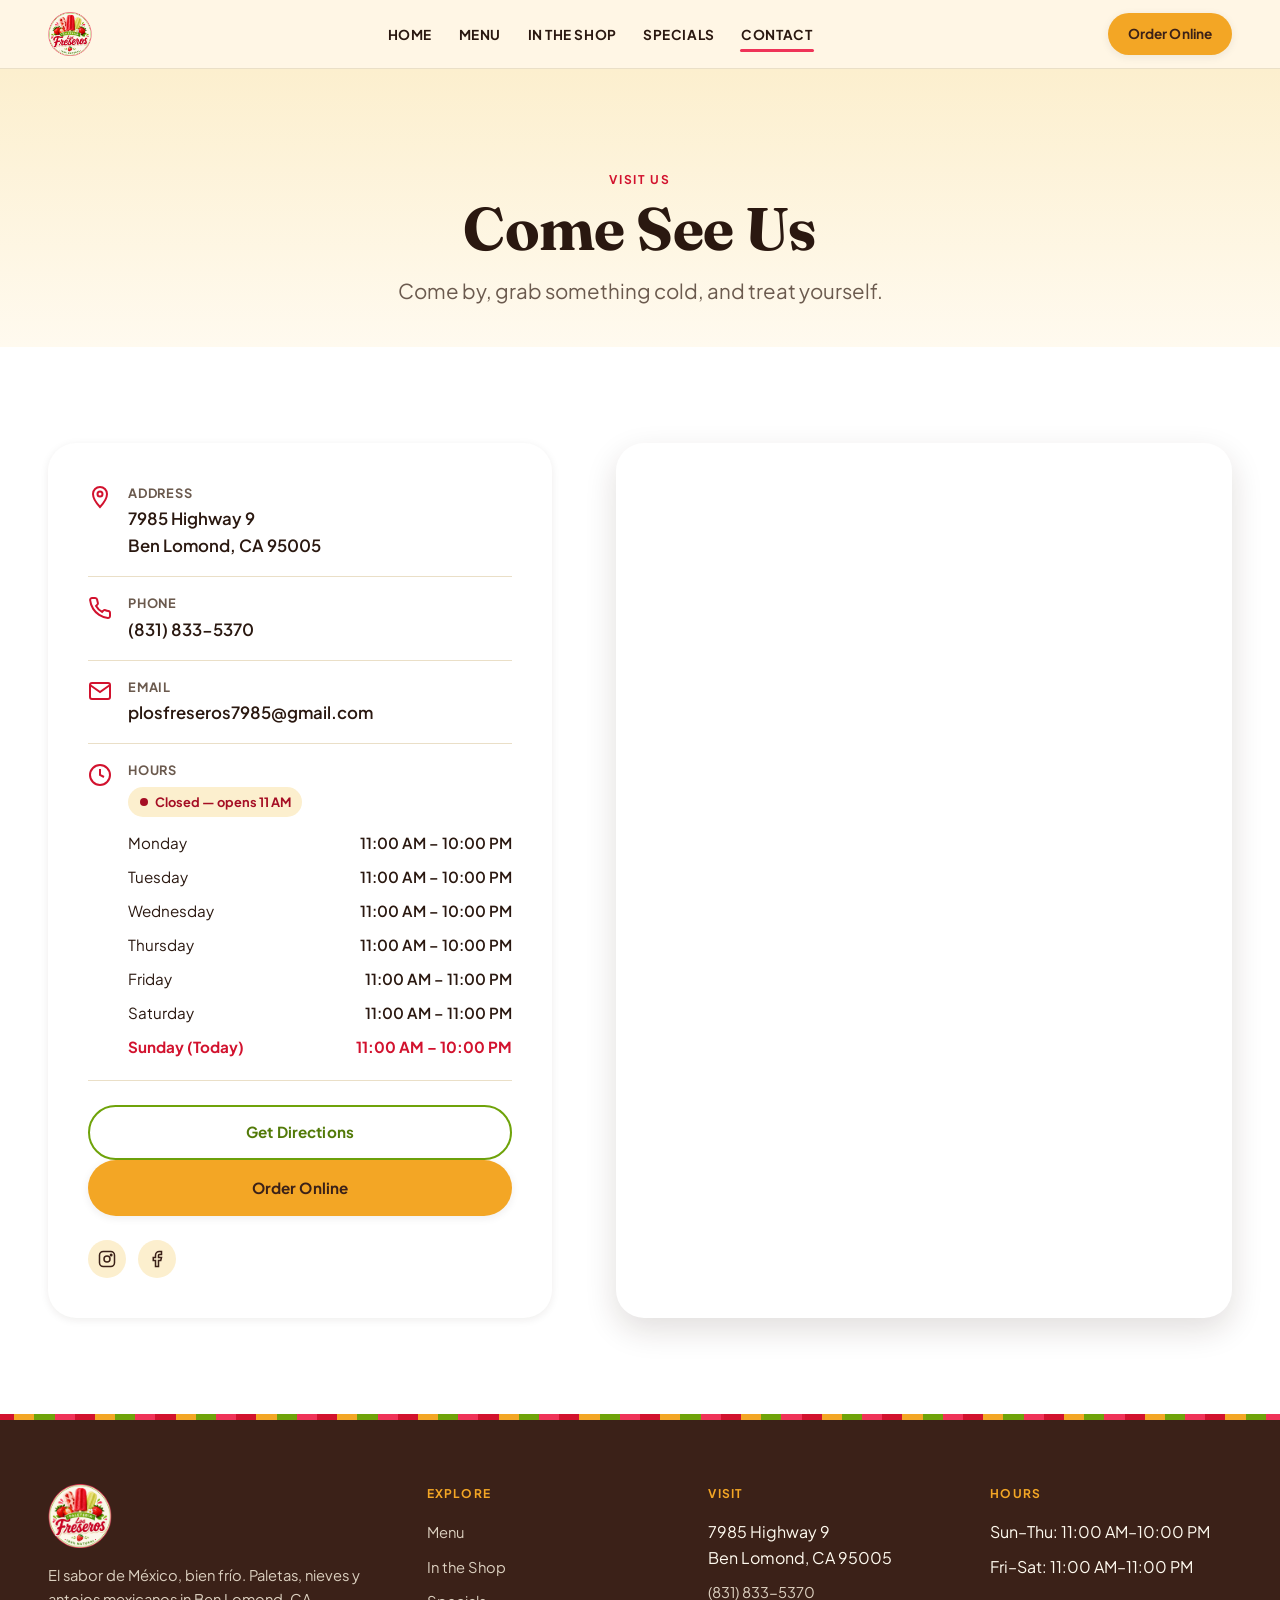
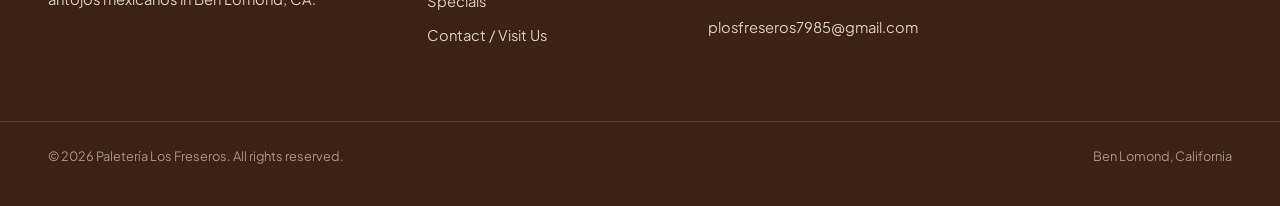
==== commit 936e3ce6: "Rename Our Story nav to In the Shop, switch story.html accent to chili red" ====
--- a/contact.html
+++ b/contact.html
@@ -8,6 +8,13 @@
 <link rel="canonical" href="https://paleterialosfreseros.com/contact.html">
 <link rel="icon" href="images/logo.png" type="image/png">
 <link rel="apple-touch-icon" href="images/logo.png">
+
+<meta property="og:type" content="restaurant.restaurant">
+<meta property="og:site_name" content="Paletería Los Freseros">
+<meta property="og:title" content="Contact &amp; Visit Us | Paletería Los Freseros — Ben Lomond, CA">
+<meta property="og:description" content="Visit Paletería Los Freseros at 7985 Highway 9, Ben Lomond, CA. Hours, phone, directions, and online ordering.">
+<meta property="og:image" content="https://paleterialosfreseros.com/images/logo.png">
+<meta property="og:url" content="https://paleterialosfreseros.com/contact.html">
 
 <link rel="preconnect" href="https://fonts.googleapis.com">
 <link rel="preconnect" href="https://fonts.gstatic.com" crossorigin>
@@ -52,7 +59,7 @@
       <ul class="nav-links">
         <li><a href="index.html">Home</a></li>
         <li><a href="menu.html">Menu</a></li>
-        <li><a href="story.html">Our Story</a></li>
+        <li><a href="story.html">In the Shop</a></li>
         <li><a href="specials.html">Specials</a></li>
         <li><a href="contact.html" aria-current="page">Contact</a></li>
       </ul>
@@ -67,7 +74,7 @@
   <nav class="mobile-nav" id="mobile-nav" aria-label="Mobile">
     <a href="index.html">Home</a>
     <a href="menu.html">Menu</a>
-    <a href="story.html">Our Story</a>
+    <a href="story.html">In the Shop</a>
     <a href="specials.html">Specials</a>
     <a href="contact.html" aria-current="page">Contact / Visit Us</a>
   </nav>
@@ -149,7 +156,7 @@
       <h4>Explore</h4>
       <ul class="footer-links">
         <li><a href="menu.html">Menu</a></li>
-        <li><a href="story.html">Our Story</a></li>
+        <li><a href="story.html">In the Shop</a></li>
         <li><a href="specials.html">Specials</a></li>
         <li><a href="contact.html">Contact / Visit Us</a></li>
       </ul>
--- a/css/base.css
+++ b/css/base.css
@@ -135,6 +135,21 @@
 .bg-choc { background: var(--color-choc); color: var(--color-cream); }
 .bg-chili { background: var(--color-chili); color: var(--color-cream); }
 .bg-tropical { background: var(--color-tropical); color: var(--color-cream); }
+.bg-mango { background: var(--color-mango); color: var(--color-choc); }
+
+.bg-choc .eyebrow,
+.bg-chili .eyebrow,
+.bg-tropical .eyebrow,
+.bg-mango .eyebrow {
+  color: inherit;
+}
+.bg-choc .lead,
+.bg-chili .lead,
+.bg-tropical .lead,
+.bg-mango .lead {
+  color: inherit;
+  opacity: 0.85;
+}
 
 .visually-hidden {
   position: absolute;
@@ -173,6 +188,13 @@
   background: var(--color-mango-dark);
   box-shadow: var(--shadow-md);
 }
+.bg-mango .btn-primary {
+  background: var(--color-choc);
+  color: var(--color-cream);
+}
+.bg-mango .btn-primary:hover {
+  background: var(--color-ink);
+}
 
 .btn-secondary {
   background: transparent;
@@ -190,11 +212,11 @@
 
 .btn-outline-dark {
   background: transparent;
-  color: var(--color-choc);
-  border-color: var(--color-choc);
+  color: var(--color-tropical-dark);
+  border-color: var(--color-tropical);
 }
 .btn-outline-dark:hover {
-  background: var(--color-choc);
+  background: var(--color-tropical);
   color: var(--color-cream);
 }
 
--- a/css/components.css
+++ b/css/components.css
@@ -181,6 +181,14 @@
   background: var(--color-choc);
   color: var(--color-cream);
   padding-block: var(--space-xl) var(--space-lg);
+  border-top: 6px solid;
+  border-image: repeating-linear-gradient(
+    90deg,
+    var(--color-chili) 0 20px,
+    var(--color-mango) 20px 40px,
+    var(--color-tropical) 40px 60px,
+    var(--color-strawberry) 60px 80px
+  ) 6;
 }
 .footer-grid {
   display: grid;
@@ -260,6 +268,7 @@
 /* ---- Card ---- */
 .card {
   background: var(--color-white);
+  color: var(--text-body);
   border-radius: var(--radius-md);
   overflow: hidden;
   box-shadow: var(--shadow-sm);
@@ -307,12 +316,14 @@
   .craving-grid {
     grid-auto-flow: column;
     grid-template-columns: none;
-    grid-auto-columns: 42%;
+    grid-auto-columns: 72%;
+    gap: var(--space-md);
     overflow-x: auto;
     scroll-snap-type: x mandatory;
     padding-bottom: 0.5rem;
     margin-inline: calc(var(--container-pad) * -1);
     padding-inline: var(--container-pad);
+    scroll-padding-inline: var(--container-pad);
   }
   .craving-grid > * { scroll-snap-align: start; }
 }
@@ -320,23 +331,33 @@
   display: flex;
   flex-direction: column;
   align-items: center;
+  justify-content: center;
   gap: 0.6rem;
   text-align: center;
   background: var(--color-white);
   border: 2px solid var(--color-line);
   border-radius: var(--radius-md);
   padding: var(--space-md) var(--space-sm);
+  min-height: 140px;
   font-weight: 700;
   color: var(--color-choc);
   transition: border-color var(--dur-fast) var(--ease-out), transform var(--dur-fast) var(--ease-out), background var(--dur-fast) var(--ease-out);
 }
 .craving-chip .emoji { font-size: 2rem; display: inline-block; }
+.craving-chip .craving-thumb {
+  width: 2.5rem;
+  height: 2.5rem;
+  border-radius: 50%;
+  object-fit: cover;
+  flex-shrink: 0;
+}
 .craving-chip:hover, .craving-chip.is-active {
   border-color: var(--color-strawberry);
   background: var(--color-cream-deep);
   transform: translateY(-4px);
 }
-.craving-chip:hover .emoji {
+.craving-chip:hover .emoji,
+.craving-chip:hover .craving-thumb {
   animation: craving-wiggle 0.5s var(--ease-out);
 }
 @keyframes craving-wiggle {
@@ -365,6 +386,7 @@
 /* ---- Review card ---- */
 .review-card {
   background: var(--color-white);
+  color: var(--text-body);
   border-radius: var(--radius-md);
   padding: var(--space-lg);
   box-shadow: var(--shadow-sm);
@@ -376,6 +398,7 @@
   font-weight: 700;
   font-family: var(--font-body);
   font-size: 0.9rem;
+  color: var(--text-body);
 }
 
 /* ---- Gallery ---- */
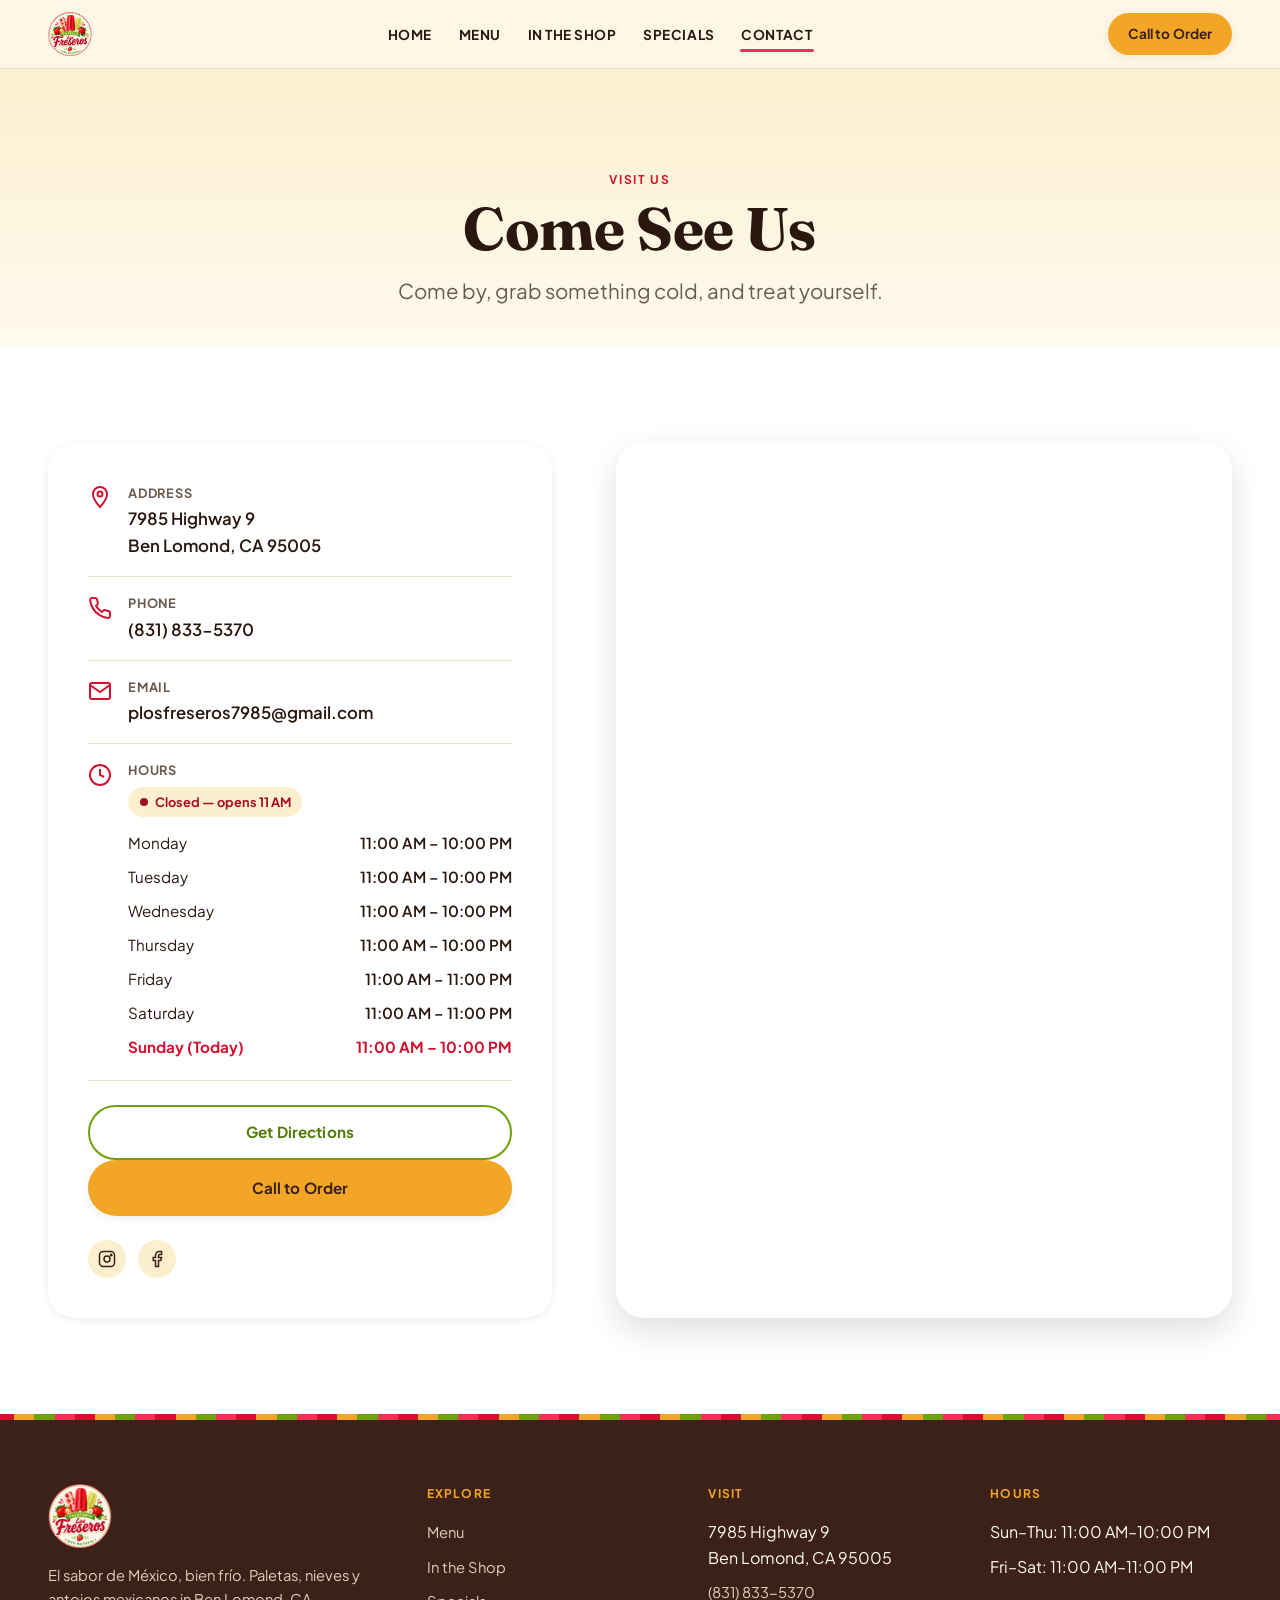
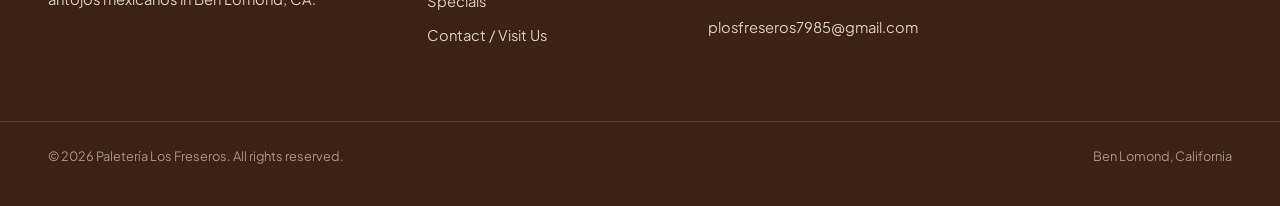
==== commit 7d285396: "Replace DoorDash ordering with Call to Order phone links, fix hero eyebrow legibility" ====
--- a/contact.html
+++ b/contact.html
@@ -4,7 +4,7 @@
 <meta charset="UTF-8">
 <meta name="viewport" content="width=device-width, initial-scale=1.0">
 <title>Contact &amp; Visit Us | Paletería Los Freseros — Ben Lomond, CA</title>
-<meta name="description" content="Visit Paletería Los Freseros at 7985 Highway 9, Ben Lomond, CA. Hours, phone, directions, and online ordering.">
+<meta name="description" content="Visit Paletería Los Freseros at 7985 Highway 9, Ben Lomond, CA. Hours, phone, and directions — call ahead to order.">
 <link rel="canonical" href="https://paleterialosfreseros.com/contact.html">
 <link rel="icon" href="images/logo.png" type="image/png">
 <link rel="apple-touch-icon" href="images/logo.png">
@@ -12,7 +12,7 @@
 <meta property="og:type" content="restaurant.restaurant">
 <meta property="og:site_name" content="Paletería Los Freseros">
 <meta property="og:title" content="Contact &amp; Visit Us | Paletería Los Freseros — Ben Lomond, CA">
-<meta property="og:description" content="Visit Paletería Los Freseros at 7985 Highway 9, Ben Lomond, CA. Hours, phone, directions, and online ordering.">
+<meta property="og:description" content="Visit Paletería Los Freseros at 7985 Highway 9, Ben Lomond, CA. Hours, phone, and directions — call ahead to order.">
 <meta property="og:image" content="https://paleterialosfreseros.com/images/logo.png">
 <meta property="og:url" content="https://paleterialosfreseros.com/contact.html">
 
@@ -65,7 +65,7 @@
       </ul>
     </nav>
     <div class="header-cta">
-      <a class="btn btn-primary btn-sm" href="https://www.doordash.com/store/paleteria-los-freseros-ben-lomond-49023325/114671147/" target="_blank" rel="noopener">Order Online</a>
+      <a class="btn btn-primary btn-sm" href="tel:+18318335370">Call to Order</a>
       <button class="nav-toggle" aria-label="Open menu" aria-expanded="false" aria-controls="mobile-nav">
         <svg viewBox="0 0 24 24" fill="none" stroke="currentColor" stroke-width="2.2" stroke-linecap="round"><line x1="3" y1="6" x2="21" y2="6"/><line x1="3" y1="12" x2="21" y2="12"/><line x1="3" y1="18" x2="21" y2="18"/></svg>
       </button>
@@ -122,7 +122,7 @@
 
         <div class="hero-ctas" style="margin-top:var(--space-md);">
           <a href="https://www.google.com/maps/dir/?api=1&destination=7985+Highway+9,+Ben+Lomond,+CA+95005" target="_blank" rel="noopener" class="btn btn-outline-dark btn-block">Get Directions</a>
-          <a href="https://www.doordash.com/store/paleteria-los-freseros-ben-lomond-49023325/114671147/" target="_blank" rel="noopener" class="btn btn-primary btn-block">Order Online</a>
+          <a href="tel:+18318335370" class="btn btn-primary btn-block">Call to Order</a>
         </div>
 
         <div class="social-row" style="margin-top:var(--space-md);">
@@ -141,7 +141,7 @@
 </main>
 
 <div class="sticky-order-bar">
-  <a href="https://www.doordash.com/store/paleteria-los-freseros-ben-lomond-49023325/114671147/" target="_blank" rel="noopener" class="btn btn-primary btn-block">Order Online</a>
+  <a href="tel:+18318335370" class="btn btn-primary btn-block">Call to Order</a>
 </div>
 
 <footer class="site-footer">
--- a/css/components.css
+++ b/css/components.css
@@ -11,7 +11,8 @@
   font-size: 0.8rem;
   padding: 0.35em 0.9em;
   border-radius: var(--radius-pill);
-  background: rgba(255,255,255,0.14);
+  background: rgba(20,10,6,0.55);
+  backdrop-filter: blur(4px);
 }
 .open-status-badge::before {
   content: "";
@@ -22,7 +23,7 @@
   flex-shrink: 0;
 }
 .open-status-badge.is-open { color: #9AD147; }
-.open-status-badge.is-closed { color: var(--color-mango); }
+.open-status-badge.is-closed { color: var(--color-mango-dark); }
 
 /* Light-background variant, e.g. on cream sections */
 .open-status-badge.on-light {
@@ -457,3 +458,41 @@
 @media (prefers-reduced-motion: reduce) {
   .reveal { opacity: 1; transform: none; transition: none; }
 }
+
+/* ---- Final CTA ---- */
+.final-cta {
+  position: relative;
+  text-align: center;
+  overflow: hidden;
+  background: var(--color-strawberry);
+  color: var(--color-cream);
+  padding-block: var(--space-2xl);
+}
+.final-cta h2 { color: var(--color-cream); font-size: var(--fs-hero); }
+.final-cta .lead { color: rgba(255,246,228,0.92); margin-inline: auto; margin-top: var(--space-sm); }
+.final-cta .hero-ctas { justify-content: center; margin-top: var(--space-lg); }
+.final-cta .btn-primary { background: var(--color-cream); color: var(--color-chili); }
+.final-cta .btn-primary:hover { background: var(--color-white); }
+.final-cta .btn-secondary { border-color: var(--color-cream); }
+.final-cta.bg-tropical { background: var(--color-tropical); }
+.final-cta.bg-mango { background: var(--color-mango); color: var(--color-choc); }
+.final-cta.bg-chili { background: var(--color-chili); }
+.final-cta.bg-mango h2 { color: var(--color-choc); }
+.final-cta.bg-mango .lead { color: rgba(59,33,24,0.8); }
+
+.final-cta.bg-tropical .btn-primary,
+.final-cta.bg-mango .btn-primary,
+.final-cta.bg-chili .btn-primary {
+  background: var(--color-choc);
+  color: var(--color-cream);
+}
+.final-cta.bg-tropical .btn-primary:hover,
+.final-cta.bg-mango .btn-primary:hover,
+.final-cta.bg-chili .btn-primary:hover {
+  background: var(--color-ink);
+}
+.final-cta.bg-tropical .btn-secondary,
+.final-cta.bg-mango .btn-secondary,
+.final-cta.bg-chili .btn-secondary {
+  border-color: currentColor;
+}
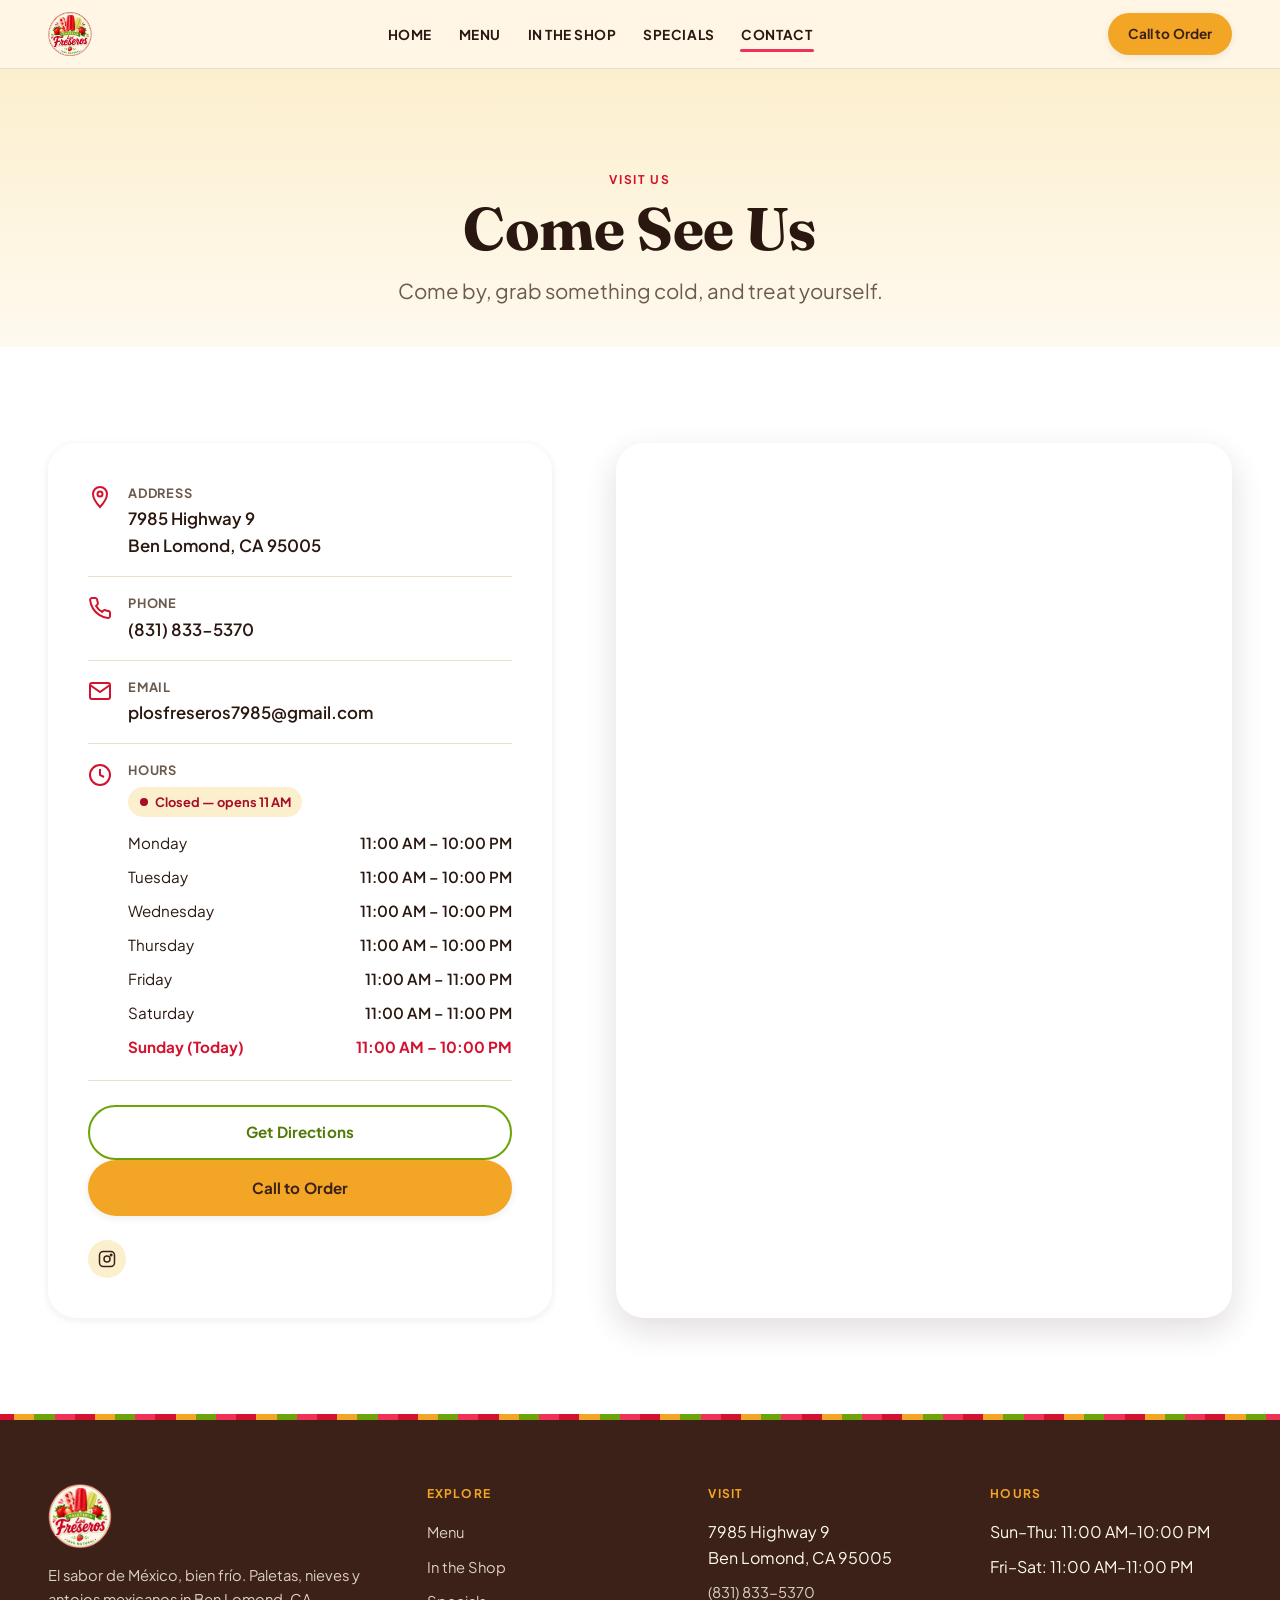
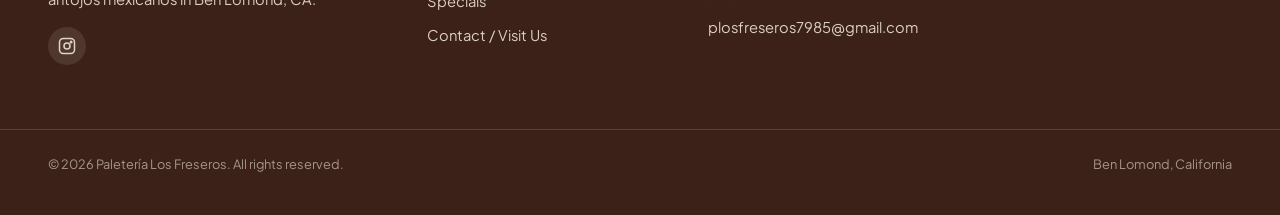
==== commit 02255aba: "Link Instagram account, remove Facebook icon" ====
--- a/contact.html
+++ b/contact.html
@@ -126,8 +126,7 @@
         </div>
 
         <div class="social-row" style="margin-top:var(--space-md);">
-          <a href="#" aria-label="Instagram" style="background:var(--color-cream-deep); color:var(--color-choc);"><svg viewBox="0 0 24 24" fill="none" stroke="currentColor" stroke-width="2"><rect x="2" y="2" width="20" height="20" rx="5"/><circle cx="12" cy="12" r="4"/><circle cx="17.5" cy="6.5" r="1"/></svg></a>
-          <a href="#" aria-label="Facebook" style="background:var(--color-cream-deep); color:var(--color-choc);"><svg viewBox="0 0 24 24" fill="none" stroke="currentColor" stroke-width="2"><path d="M18 2h-3a5 5 0 00-5 5v3H7v4h3v8h4v-8h3l1-4h-4V7a1 1 0 011-1h3z"/></svg></a>
+          <a href="https://www.instagram.com/paleteria.los_freseros/" target="_blank" rel="noopener" aria-label="Instagram" style="background:var(--color-cream-deep); color:var(--color-choc);"><svg viewBox="0 0 24 24" fill="none" stroke="currentColor" stroke-width="2"><rect x="2" y="2" width="20" height="20" rx="5"/><circle cx="12" cy="12" r="4"/><circle cx="17.5" cy="6.5" r="1"/></svg></a>
         </div>
       </div>
 
@@ -151,6 +150,9 @@
         <img src="images/logo.png" alt="Paletería Los Freseros" width="64" height="64">
       </div>
       <p style="margin-top:var(--space-sm); max-width:32ch;">El sabor de México, bien frío. Paletas, nieves y antojos mexicanos in Ben Lomond, CA.</p>
+      <div class="social-row">
+        <a href="https://www.instagram.com/paleteria.los_freseros/" target="_blank" rel="noopener" aria-label="Instagram"><svg viewBox="0 0 24 24" fill="none" stroke="currentColor" stroke-width="2"><rect x="2" y="2" width="20" height="20" rx="5"/><circle cx="12" cy="12" r="4"/><circle cx="17.5" cy="6.5" r="1"/></svg></a>
+      </div>
     </div>
     <div>
       <h4>Explore</h4>
--- a/css/components.css
+++ b/css/components.css
@@ -287,6 +287,7 @@
 .card-media img {
   width: 100%; height: 100%;
   object-fit: cover;
+  cursor: zoom-in;
   transition: transform var(--dur-slow) var(--ease-out);
 }
 .card:hover .card-media img { transform: scale(1.06); }
@@ -496,3 +497,67 @@
 .final-cta.bg-chili .btn-secondary {
   border-color: currentColor;
 }
+
+/* ---- Menu photo lightbox ---- */
+.lightbox-overlay {
+  position: fixed;
+  inset: 0;
+  z-index: 1000;
+  display: flex;
+  align-items: center;
+  justify-content: center;
+  padding: var(--space-lg);
+  background: rgba(20,10,6,0.88);
+  opacity: 0;
+  visibility: hidden;
+  transition: opacity var(--dur-base) var(--ease-out);
+}
+.lightbox-overlay.is-open {
+  opacity: 1;
+  visibility: visible;
+}
+body.lightbox-locked {
+  overflow: hidden;
+}
+.lightbox-figure {
+  position: relative;
+  margin: 0;
+  max-width: min(90vw, 900px);
+  max-height: 85vh;
+  display: flex;
+  flex-direction: column;
+  align-items: center;
+}
+.lightbox-img {
+  max-width: 100%;
+  max-height: 75vh;
+  border-radius: var(--radius-md);
+  box-shadow: var(--shadow-lg);
+  object-fit: contain;
+}
+.lightbox-caption {
+  margin-top: var(--space-sm);
+  color: var(--color-cream);
+  font-weight: 600;
+  text-align: center;
+}
+.lightbox-close {
+  position: absolute;
+  top: var(--space-md);
+  right: var(--space-md);
+  z-index: 1001;
+  width: 44px;
+  height: 44px;
+  display: flex;
+  align-items: center;
+  justify-content: center;
+  font-size: 2rem;
+  line-height: 1;
+  color: var(--color-cream);
+  background: rgba(255,255,255,0.12);
+  border-radius: 50%;
+  transition: background var(--dur-fast) var(--ease-out);
+}
+.lightbox-close:hover {
+  background: rgba(255,255,255,0.22);
+}
